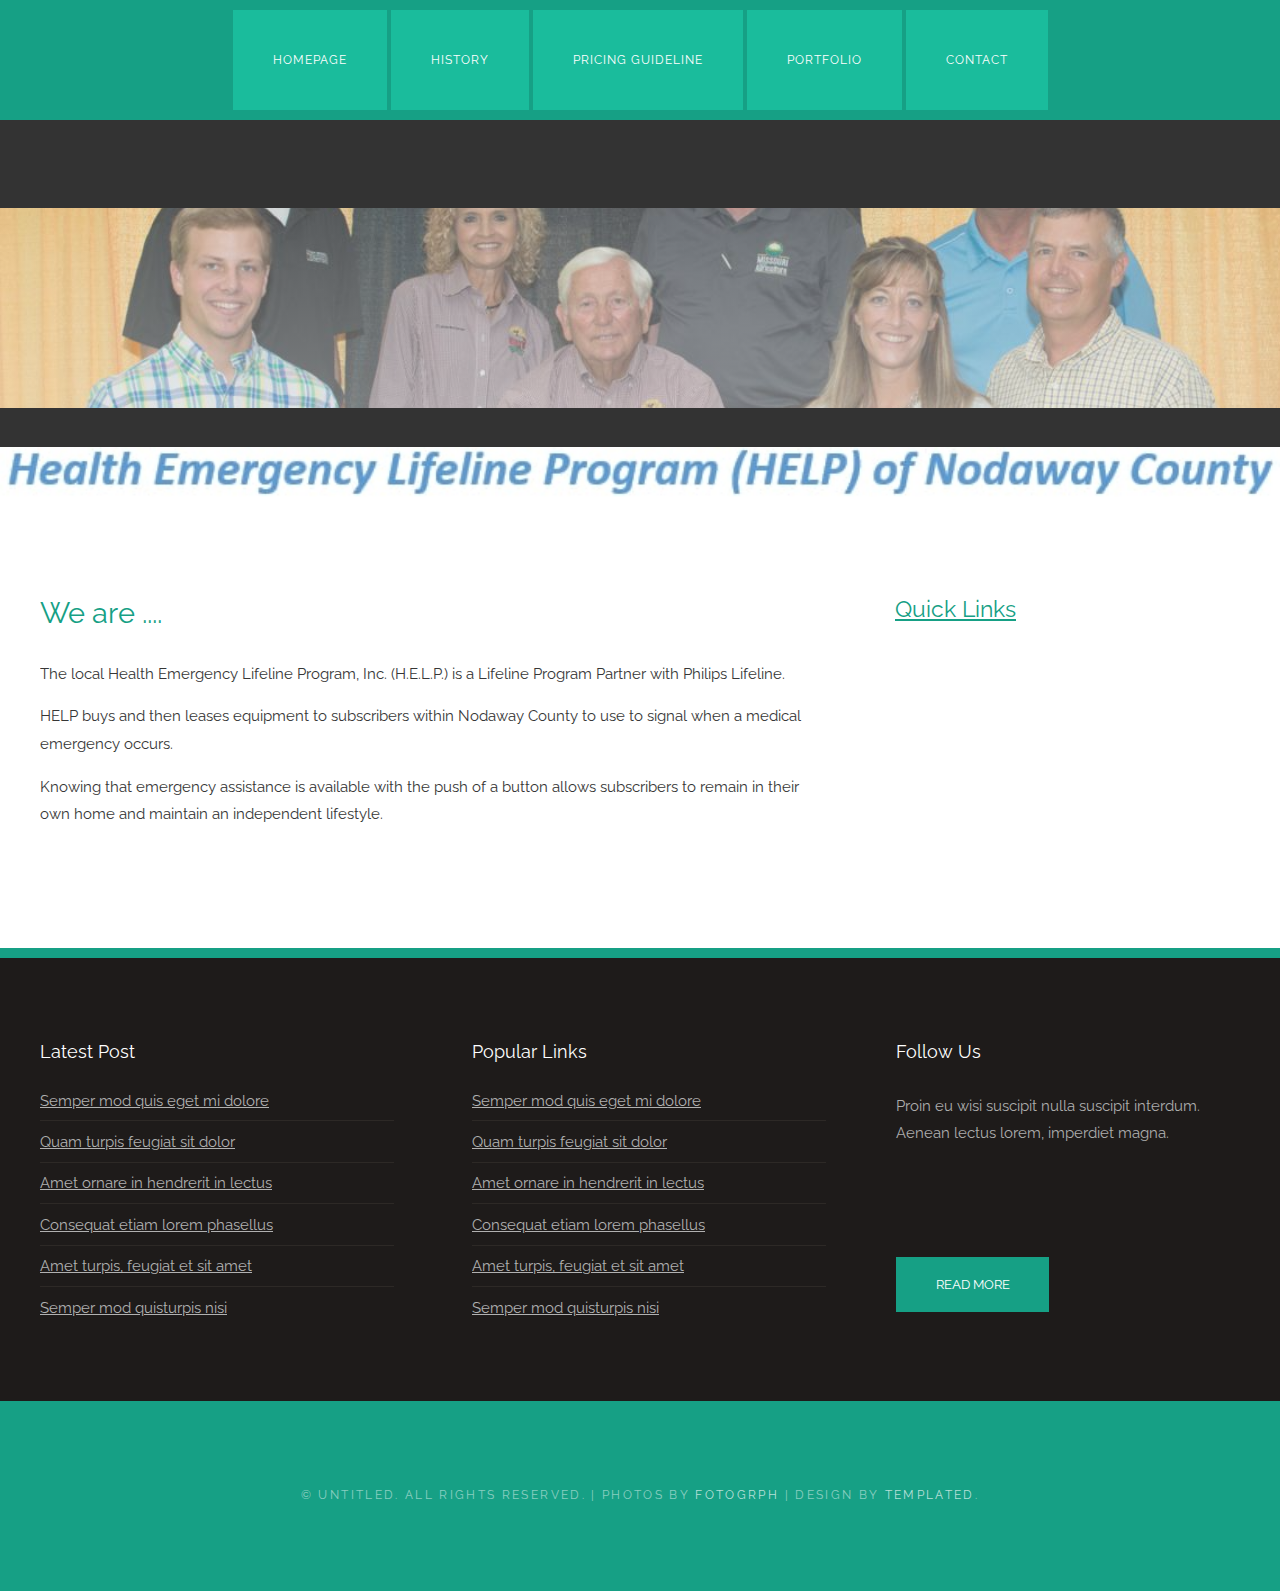
==== index.html @ 96aed28a "added files" ====
<!DOCTYPE html>
<head>
<meta http-equiv="Content-Type" content="text/html; charset=utf-8" />
<title>GrassyGreen</title>
<meta name="keywords" content="" />
<meta name="description" content="" />
<link href="http://fonts.googleapis.com/css?family=Raleway:400,200,500,600,700,800,300" rel="stylesheet" />
<link href="default.css" rel="stylesheet" type="text/css" media="all" />
<link href="fonts.css" rel="stylesheet" type="text/css" media="all" />
<!--[if IE 6]>
<link href="default_ie6.css" rel="stylesheet" type="text/css" />
<![endif]-->
</head>
<!-- <body style="font-weight:700;background-image:linear-gradient(rgba(224, 224, 224,0.20), rgba(255,255,255,0.80)),url('HELP.jpg');background-repeat:no-repeat; background-size:cover; background-attachment: fixed;"> -->
<body>
	<div id="wrapper">
	<div id="menu-wrapper">
		<div id="menu" class="container">
			<ul>
				<li class="current_page_item"><a href="index.html">Homepage</a></li>
				<li class="current_page_item"><a href="about.html">History</a></li>
				<li class="current_page_item"><a href="pguideline.html">Pricing Guideline</a></li>
				<li class="current_page_item"><a href="#">Portfolio</a></li>
				<li class="current_page_item"><a href="#">Contact</a></li>
			</ul>
		</div>
		<!-- end #menu --> 
	<div id="header-wrapper">
		<div id="background" class="container2">
			<div>
				<p>
				</p>
				<!-- <h1><p><a href ="https://www.google.com/search?q=NODAWAY%20COUNTY%20LIFELINE&rlz=1C1GCEB_
					enUS863US863&oq=no&aqs=chrome.0.69i59j69i57j35i39j0l2j69i61j69i60l2.548j0j7&sourceid=
					chrome&ie=UTF-8&sxsrf=ACYBGNSzoTWv4NHHyHNECEtrZFILIU2hpQ:1575367466239&npsic=0&rflfq=1&r
					lha=0&rllag=40344759,-94870962,1040&tbm=lcl&rldimm=8446928748167476600&ved=2ahUKEwjQ1NyR
					nZnmAhUESK0KHbqnBrMQvS4wAHoECAsQCA&rldoc=1&tbs=lrf:!3sIAE,lf:1,lf_ui:2&rlst=f#rldoc=1">
					Health Emergency Lifeline Program</a></p></h1> -->
			</div>
		</div>
	</div>
	</div>
	<div id="banner"></div>
	<div id="page" class="container">
		<div id="content">
			<div class="title">
				<h2>We are ....</h2>
			</div class="title">
			<p >The local Health Emergency Lifeline Program, Inc. (H.E.L.P.) is a Lifeline Program Partner with
				 Philips Lifeline. </p>
			<p>	  
				HELP buys and then leases equipment to subscribers within Nodaway County to use to signal when a 
				medical emergency occurs.  </p>
			<p>
				Knowing that emergency assistance is available with the push of a button allows subscribers to remain in their own home and maintain an independent lifestyle. </p>
			</p>	  
			<br>
			<P></P>
		</div>
		<div id="sidebar">
			<div class="box2">
				<div class="title">
					<h2><u>Quick Links</u></h2>
				</div>
				<!-- <ul class="style2">
					<li><a href="#">Amet turpis, feugiat et sit amet</a></li>
					<li><a href="#">Ornare in hendrerit in lectus</a></li>
					<li><a href="#">Semper mod quis eget mi dolore</a></li>
					<li><a href="#">Quam turpis feugiat sit dolor</a></li>
					<li><a href="#">Amet ornare in hendrerit in lectus</a></li>
					<li><a href="#">Quam turpis feugiat sit dolor</a></li>
					<li><a href="#">Consequat etiam lorem phasellus</a></li>
				</ul> -->
			</div>
		</div>
	</div>
</div>
	

<div id="footer-wrapper">
	<div id="footer" class="container">
		<div id="box1">
			<div class="title">
				<h2>Latest Post</h2>
			</div>
			<ul class="style1">
				<li><a href="#">Semper mod quis eget mi dolore</a></li>
				<li><a href="#">Quam turpis feugiat sit dolor</a></li>
				<li><a href="#">Amet ornare in hendrerit in lectus</a></li>
				<li><a href="#">Consequat etiam lorem phasellus</a></li>
				<li><a href="#">Amet turpis, feugiat et sit amet</a></li>
				<li><a href="#">Semper mod quisturpis nisi</a></li>
			</ul>
		</div>
		<div id="box2">
			<div class="title">
				<h2>Popular Links</h2>
			</div>
			<ul class="style1">
				<li><a href="#">Semper mod quis eget mi dolore</a></li>
				<li><a href="#">Quam turpis feugiat sit dolor</a></li>
				<li><a href="#">Amet ornare in hendrerit in lectus</a></li>
				<li><a href="#">Consequat etiam lorem phasellus</a></li>
				<li><a href="#">Amet turpis, feugiat et sit amet</a></li>
				<li><a href="#">Semper mod quisturpis nisi</a></li>
			</ul>
		</div>
		<div id="box3">
			<div class="title">
				<h2>Follow Us</h2>
			</div>
			<p>Proin eu wisi suscipit nulla suscipit interdum. Aenean lectus lorem, imperdiet magna.</p>
			<ul class="contact">
				<li><a href="#" class="icon icon-twitter"><span>Twitter</span></a></li>
				<li><a href="#" class="icon icon-facebook"><span>Facebook</span></a></li>
				<li><a href="#" class="icon icon-dribbble"><span>Dribbble</span></a></li>
				<li><a href="#" class="icon icon-tumblr"><span>Tumblr</span></a></li>
				<li><a href="#" class="icon icon-rss"><span>Pinterest</span></a></li>
			</ul>
				<a href="#" class="button">Read More</a> </div>
		</div>
	</div>
</div>
<div id="copyright" class="container">
	<p>&copy; Untitled. All rights reserved. | Photos by <a href="http://fotogrph.com/">Fotogrph</a> | Design by <a href="http://templated.co" rel="nofollow">TEMPLATED</a>.</p>
</div>
</body>
</html>
---- default.css ----
html, body {
	height: 100%;
}

body {
	margin: 0px;
	padding: 0px;
	background: #16a085;
	font-family: 'Raleway', sans-serif;
	font-size: 11pt;
	font-weight: 400;
	color: #363636;
}


h1, h2, h3 {
	margin: 0;
	padding: 0;
}

p, ol, ul {
	margin-top: 0px;
}

p {
	line-height: 190%;
}

a:hover {
	text-decoration: none;
}

a img {
	border: none;
}

	.image
	{
		display: inline-block;
	}
	
		.image img
		{
			display: block;
			width: 100%;
		}

	.image-full
	{
		display: block;
		width: 100%;
		margin: 0 0 2em 0;
	}
	
	.image-left
	{
		float: left;
		margin: 0 2em 2em 0;
	}
	
	.image-centered
	{
		display: block;
		margin: 0 0 2em 0;
	}

		.image-centered img
		{
			margin: 0 auto;
			width: auto;
		}

hr {
	display: none;
}


/*********************************************************************************/
/* List Styles                                                                   */
/*********************************************************************************/

#background
{
  background-image:linear-gradient(rgba(150, 150, 150,0.20), rgba(255,255,255,0.80)),url('back.jpg');
  background-repeat:no-repeat;
   background-size:cover;
    background-attachment: fixed;
}
	ul.style1
	{
		margin: 0;
		padding: 0;
		list-style: none;
	}
	
	ul.style1 li
	{
		border-top: solid 1px #E5E5E5;
		padding: 0.80em 0;
	}
	
	ul.style1 li:first-child
	{
		border-top: 0;
		padding-top: 0;
	}

	ul.style2
	{
		margin: 0;
		padding: 0;
		list-style: none;
	}
	
	ul.style2 li
	{
		border-top: solid 1px #E5E5E5;
		padding: 0.80em 0;
	}
	
	ul.style2 li:first-child
	{
		border-top: 0;
		padding-top: 0;
	}

/*********************************************************************************/
/* Social Icon Styles                                                            */
/*********************************************************************************/

	ul.contact
	{
		margin: 0;
		padding: 1.5em 0em 2.5em 0em;
		list-style: none;
	}
	
	ul.contact li
	{
		display: inline-block;
		padding: 0em 0.30em;
		font-size: 1em;
	}
	
	ul.contact li span
	{
		display: none;
		margin: 0;
		padding: 0;
	}
	
	ul.contact li a
	{
		color: #FFF;
	}
	
	ul.contact li a:before
	{
		display: inline-block;
		background: #3f3f3f;
		width: 40px;
		height: 40px;
		line-height: 40px;
		text-align: center;
		color: #FFFFFF;
	}
	
	ul.contact li a.icon-twitter:before { background: #2DAAE4; }
	ul.contact li a.icon-facebook:before { background: #39599F; }
	ul.contact li a.icon-dribbble:before { background: #C4376B;	}
	ul.contact li a.icon-tumblr:before { background: #31516A; }
	ul.contact li a.icon-rss:before { background: #F2600B; }


/*********************************************************************************/
/* Heading Titles                                                                */
/*********************************************************************************/

	.title
	{
		margin-bottom: 2em;
		/* text-transform: uppercase; */
	}

	.title h2
	{
		font-weight: 400;
		font-size: 2em;
		color: #16a085;
	}
	
	.title .byline
	{
		letter-spacing: 0.15em;
		text-transform: uppercase;
		font-weight: 400;
		font-size: 0.90em;
		color: #6F6F6F;
	}

/** WRAPPER */

#wrapper {
	background: #FFFFFF url(images/bg01.png) repeat;
}

#footer-wrapper
{
	background: #0F0F0F;
}

.container {
	width: 1200px;
	margin: 10px auto; 
	
}

.container2 {
	width: 1400px;
	height: 200px;
	/* margin: 10px auto; */
	margin-top: 0px; 
	margin-bottom: 10px;
	 margin-right: 10px; 
	margin-left: 0px
}

.clearfix {
	clear: both;
}


/*********************************************************************************/
/* Wrappers                                                                      */
/*********************************************************************************/

#header-wrapper
{
	overflow: hidden;
	background: url('HELP.jpg') repeat;
	background-size: 200%;
	padding: 6em 0em 2em 0em;
	background: #333333;
}


/*********************************************************************************/
/* Header                                                                        */
/*********************************************************************************/

	#header 
	{
		position: relative;
		/* overflow: hidden; */
		text-align: center;
	}

/*********************************************************************************/
/* Logo                                                                          */
/*********************************************************************************/

	#logo 
	{
		width: 500px;
		height: 100px;
		margin: 0 auto;
		padding: 2em 0em;
		text-transform: uppercase;
	}
	
	#logo h1
	{
		letter-spacing: 0.10em;
		font-size: 3em;
	}
	
	#logo p 
	{
		letter-spacing: 0.10em;
		color: #FFF;
	}
	
	#logo a 
	{
		text-decoration: none;
		color: #FFF;
	}

/*********************************************************************************/
/* Banner                                                                        */
/*********************************************************************************/

	#banner 
	{
		overflow: hidden;
		height: 50px;
		background: url(images/help.jpg) no-repeat center;
		background-size: cover;
	}
	
	#banner .image
	{
	}
	

/** MENU */

#menu-wrapper
{
	background: #16a085;
}

#menu {
	overflow: hidden;
	height: 100px;
}

#menu ul {
	margin: 0;
	padding: 0px 0px 0px 0px;
	list-style: none;
	line-height: normal;
	text-align: center;
}

#menu li {
	display: inline-block;
}

#menu a {
	display: block;
	letter-spacing: 1px;
	padding: 0px 40px;
	text-decoration: none;
	text-align: center;
	text-transform: uppercase;
	font-size: 0.80em;
	line-height: 100px;
	border: none;
	color: #FFF;
}

#menu a:hover, #menu .current_page_item a {
	text-decoration: none;
}

#menu .current_page_item a {
	background: #1abc9c;
}

/** PAGE */

#page
{
	position: relative;
	overflow: hidden;
	padding: 6em 0em 5em 0em;
}

/** CONTENT */

#content
{
	float: left;
	width: 790px;
}

/*********************************************************************************/
/* Sidebar                                                                       */
/*********************************************************************************/

	#sidebar
	{
		float: right;
		width: 345px;
	}
	
	#sidebar .title h2
	{
		font-size: 1.6em;
	}
	
	#sidebar .box1
	{
		margin-bottom: 3em;
	}


/*********************************************************************************/
/* Copyright                                                                     */
/*********************************************************************************/

	#copyright
	{
		overflow: hidden;
		padding: 5em 0em;
		text-align: center;
	}
	
	#copyright p
	{
		letter-spacing: 0.20em;
		text-align: center;
		text-transform: uppercase;
		font-size: 0.80em;
		color: rgba(255,255,255,.5);
	}
	
	#copyright a
	{
		text-decoration: none;
		color: rgba(255,255,255,.7);
	}

/*********************************************************************************/
/* Welcome                                                                       */
/*********************************************************************************/

	#welcome
	{
		overflow: hidden;
		padding: 5em 0em;
		border-bottom: 1px solid #E5E5E5;
		text-align: center;
	}
	
	#welcome h2
	{
		letter-spacing: 0.20em;
		text-transform: uppercase;
		font-size: 2.6em;
	}
	
	#welcome p
	{
		font-size: 1.3em;
	}

	#welcome .byline
	{
		display: block;
		padding: 0em 0em 1.5em 0em;
		letter-spacing: 0.15em;
		text-transform: uppercase;
		font-weight: 400;
		font-size: 1.2em;
		color: #6F6F6F;
	}

/*********************************************************************************/
/* Portfolio                                                                     */
/*********************************************************************************/

	#portfolio-wrapper
	{
		background: rgba(0,0,0,.04);
		padding: 6em 0em;
		color: rgba(255,255,255,.7);
	}
	
	#portfolio
	{
		overflow: hidden;
	}
	
	#portfolio .title h2
	{
		font-size: 1.2em;
		color: #FFF;
	}

	#portfolio .byline
	{
		font-size: 1em;
		color: #EEA7C1;
	}
	
	#column1,
	#column2,
	#column3,
	#column4
	{
		width: 282px;
	}
	
	#column1,
	#column2
	{
		float: left;
		margin-right: 24px;
	}
	
	#column3
	{
		float: left;
	}
	
	#column4
	{
		float: right;
	}
	
/*********************************************************************************/
/* Button Style                                                                  */
/*********************************************************************************/

	.button
	{
		display: inline-block;
		margin-top: 1.5em;
		padding: 1.50em 3em 1.50em 3em;
		background: #16a085;
		text-decoration: none;
		text-transform: uppercase;
		font-weight: 400;
		font-size: 0.90em;
		color: #FFF;
	}
	
		.button:before
		{
			display: inline-block;
			width: 40px;
			height: 40px;
			line-height: 40px;
			border-radius: 20px;
			text-align: center;
			color: #FFF;
		}

/*********************************************************************************/
/* Footer                                                                        */
/*********************************************************************************/
	
	#footer-wrapper
	{
		overflow: hidden;
		padding: 5em 0em;
		background: #1E1B1A;
	}

	#footer
	{
		color: #ADADAD;
	}
	
	#footer .title h2
	{
		font-weight: 400;
		font-size: 1.2em;
		color: #FFF;
	}

	#footer .title
	{
		border-color: #2D2926 !important;
	}
	
	#footer .style1 li
	{
		border-color: #2D2926 !important;
	}
	
	#footer .style1 a
	{
		font-size:1em;
		color: #B1B1B1;
	}
	
	#box1
	{
		float: left;
		width: 354px;
		margin-right: 24px;
		padding-right: 30px;
	}
	
	#box2
	{
		float: left;
		width: 354px;
		margin-left: 24px;
		padding-right: 30px;
	}
	
	#box3
	{
		float: right;
		width: 344px;
		padding-left: 40px;
	}


	

	 h1{
		text-align: center;
		font-weight:700; 
		color:rgba(27, 84,78)
		
	  }
	  .abc
	  {
	  display: flex;
	  width:90%;
	   margin:auto;
	  }
	  .abcd
	  {
		
		flex:1;
		flex:row;
		border: 4px solid palevioletred ;
		margin-right: 15px;
		background-color:rgba(184,191,107,0.5);
		border-radius: 25px;
		width:90%;
		margin:auto;
	  }
	  h3{
		color: indigo;
		text-align: center;
		font-weight:700
	  }
	  .text{
		font-weight:700; 
		
	  }
	  .abcde
	  {
	   flex:1;
	  border: 4px solid palevioletred  ; 
	  margin-right: 15px;
	  background-color:rgba(184,191,107,0.5);
	  border-radius: 25px;
	  width:90%;
	  margin:auto;
	  }
	  .fot
	  {
	  flex:1;
	  border: 4px solid palevioletred  ;
	  margin-right: 15px;
	  background-color:rgba(184,191,107,0.5)
	  }
	  #background
	  {
		position: relative;
		overflow: hidden;
		text-align: center;
		background-image:linear-gradient(rgba(150, 150, 150,0.20), rgba(255,255,255,0.80)),url('HELP.jpg');
		background-repeat:repeat;
		 background-size: fill;
		  background-attachment: fixed;
	  }
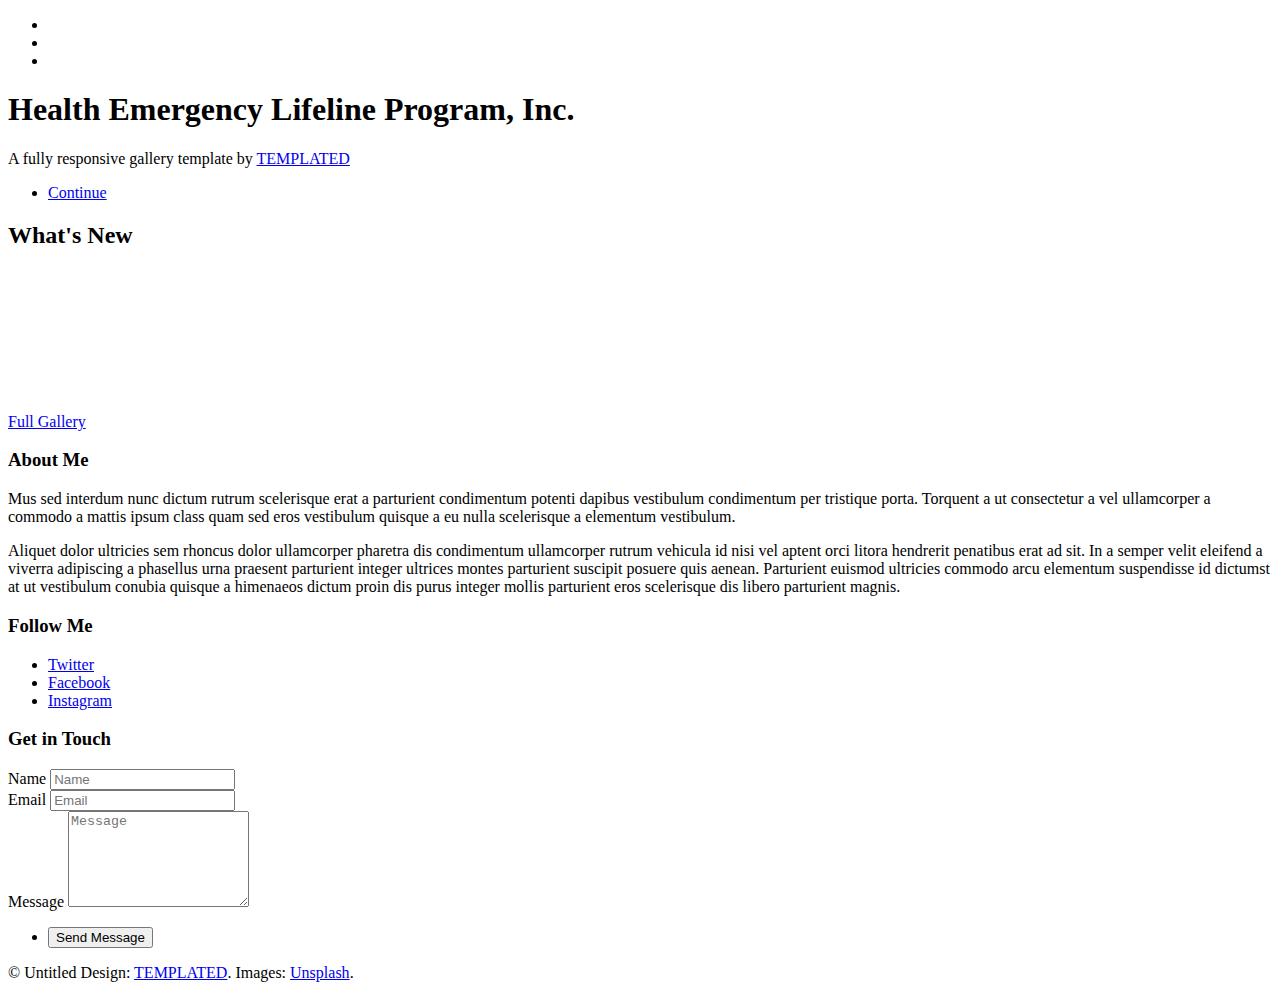
==== commit f69f284e: "added few files" ====
--- a/index.html
+++ b/index.html
@@ -1,128 +1,137 @@
-<!DOCTYPE html>
-<head>
-<meta http-equiv="Content-Type" content="text/html; charset=utf-8" />
-<title>GrassyGreen</title>
-<meta name="keywords" content="" />
-<meta name="description" content="" />
-<link href="http://fonts.googleapis.com/css?family=Raleway:400,200,500,600,700,800,300" rel="stylesheet" />
-<link href="default.css" rel="stylesheet" type="text/css" media="all" />
-<link href="fonts.css" rel="stylesheet" type="text/css" media="all" />
-<!--[if IE 6]>
-<link href="default_ie6.css" rel="stylesheet" type="text/css" />
-<![endif]-->
-</head>
-<!-- <body style="font-weight:700;background-image:linear-gradient(rgba(224, 224, 224,0.20), rgba(255,255,255,0.80)),url('HELP.jpg');background-repeat:no-repeat; background-size:cover; background-attachment: fixed;"> -->
-<body>
-	<div id="wrapper">
-	<div id="menu-wrapper">
-		<div id="menu" class="container">
-			<ul>
-				<li class="current_page_item"><a href="index.html">Homepage</a></li>
-				<li class="current_page_item"><a href="about.html">History</a></li>
-				<li class="current_page_item"><a href="pguideline.html">Pricing Guideline</a></li>
-				<li class="current_page_item"><a href="#">Portfolio</a></li>
-				<li class="current_page_item"><a href="#">Contact</a></li>
-			</ul>
-		</div>
-		<!-- end #menu --> 
-	<div id="header-wrapper">
-		<div id="background" class="container2">
-			<div>
-				<p>
-				</p>
-				<!-- <h1><p><a href ="https://www.google.com/search?q=NODAWAY%20COUNTY%20LIFELINE&rlz=1C1GCEB_
-					enUS863US863&oq=no&aqs=chrome.0.69i59j69i57j35i39j0l2j69i61j69i60l2.548j0j7&sourceid=
-					chrome&ie=UTF-8&sxsrf=ACYBGNSzoTWv4NHHyHNECEtrZFILIU2hpQ:1575367466239&npsic=0&rflfq=1&r
-					lha=0&rllag=40344759,-94870962,1040&tbm=lcl&rldimm=8446928748167476600&ved=2ahUKEwjQ1NyR
-					nZnmAhUESK0KHbqnBrMQvS4wAHoECAsQCA&rldoc=1&tbs=lrf:!3sIAE,lf:1,lf_ui:2&rlst=f#rldoc=1">
-					Health Emergency Lifeline Program</a></p></h1> -->
-			</div>
-		</div>
-	</div>
-	</div>
-	<div id="banner"></div>
-	<div id="page" class="container">
-		<div id="content">
-			<div class="title">
-				<h2>We are ....</h2>
-			</div class="title">
-			<p >The local Health Emergency Lifeline Program, Inc. (H.E.L.P.) is a Lifeline Program Partner with
-				 Philips Lifeline. </p>
-			<p>	  
-				HELP buys and then leases equipment to subscribers within Nodaway County to use to signal when a 
-				medical emergency occurs.  </p>
-			<p>
-				Knowing that emergency assistance is available with the push of a button allows subscribers to remain in their own home and maintain an independent lifestyle. </p>
-			</p>	  
-			<br>
-			<P></P>
-		</div>
-		<div id="sidebar">
-			<div class="box2">
-				<div class="title">
-					<h2><u>Quick Links</u></h2>
-				</div>
-				<!-- <ul class="style2">
-					<li><a href="#">Amet turpis, feugiat et sit amet</a></li>
-					<li><a href="#">Ornare in hendrerit in lectus</a></li>
-					<li><a href="#">Semper mod quis eget mi dolore</a></li>
-					<li><a href="#">Quam turpis feugiat sit dolor</a></li>
-					<li><a href="#">Amet ornare in hendrerit in lectus</a></li>
-					<li><a href="#">Quam turpis feugiat sit dolor</a></li>
-					<li><a href="#">Consequat etiam lorem phasellus</a></li>
-				</ul> -->
-			</div>
-		</div>
-	</div>
-</div>
-	
-
-<div id="footer-wrapper">
-	<div id="footer" class="container">
-		<div id="box1">
-			<div class="title">
-				<h2>Latest Post</h2>
-			</div>
-			<ul class="style1">
-				<li><a href="#">Semper mod quis eget mi dolore</a></li>
-				<li><a href="#">Quam turpis feugiat sit dolor</a></li>
-				<li><a href="#">Amet ornare in hendrerit in lectus</a></li>
-				<li><a href="#">Consequat etiam lorem phasellus</a></li>
-				<li><a href="#">Amet turpis, feugiat et sit amet</a></li>
-				<li><a href="#">Semper mod quisturpis nisi</a></li>
-			</ul>
-		</div>
-		<div id="box2">
-			<div class="title">
-				<h2>Popular Links</h2>
-			</div>
-			<ul class="style1">
-				<li><a href="#">Semper mod quis eget mi dolore</a></li>
-				<li><a href="#">Quam turpis feugiat sit dolor</a></li>
-				<li><a href="#">Amet ornare in hendrerit in lectus</a></li>
-				<li><a href="#">Consequat etiam lorem phasellus</a></li>
-				<li><a href="#">Amet turpis, feugiat et sit amet</a></li>
-				<li><a href="#">Semper mod quisturpis nisi</a></li>
-			</ul>
-		</div>
-		<div id="box3">
-			<div class="title">
-				<h2>Follow Us</h2>
-			</div>
-			<p>Proin eu wisi suscipit nulla suscipit interdum. Aenean lectus lorem, imperdiet magna.</p>
-			<ul class="contact">
-				<li><a href="#" class="icon icon-twitter"><span>Twitter</span></a></li>
-				<li><a href="#" class="icon icon-facebook"><span>Facebook</span></a></li>
-				<li><a href="#" class="icon icon-dribbble"><span>Dribbble</span></a></li>
-				<li><a href="#" class="icon icon-tumblr"><span>Tumblr</span></a></li>
-				<li><a href="#" class="icon icon-rss"><span>Pinterest</span></a></li>
-			</ul>
-				<a href="#" class="button">Read More</a> </div>
-		</div>
-	</div>
-</div>
-<div id="copyright" class="container">
-	<p>&copy; Untitled. All rights reserved. | Photos by <a href="http://fotogrph.com/">Fotogrph</a> | Design by <a href="http://templated.co" rel="nofollow">TEMPLATED</a>.</p>
-</div>
-</body>
-</html>
+<!DOCTYPE HTML>
+<!--
+	Snapshot by TEMPLATED
+	templated.co @templatedco
+	Released for free under the Creative Commons Attribution 3.0 license (templated.co/license)
+-->
+<html>
+	<head>
+		<title></title>
+		<meta charset="utf-8" />
+		<meta name="viewport" content="width=device-width, initial-scale=1" />
+		<link rel="stylesheet" href="assets/css/main.css" />
+	</head>
+	<body>
+		<div class="page-wrap">
+
+			<!-- Nav -->
+				<nav id="nav">
+					<ul>
+						<li><a href="index.html" class="active"><span class="icon fa-home"></span></a></li>
+						<li><a href="gallery.html"><span class="icon fa-camera-retro"></span></a></li>
+						<li><a href="generic.html"><span class="icon fa-file-text-o"></span></a></li>
+					</ul>
+				</nav>
+
+			<!-- Main -->
+				<section id="main">
+
+					<!-- Banner -->
+						<section id="banner">
+							<div class="inner">
+								<h1>Health Emergency Lifeline Program, Inc.</h1>
+								<p>A fully responsive gallery template by <a href="https://templated.co">TEMPLATED</a></p>
+								<ul class="actions">
+									<li><a href="#galleries" class="button alt scrolly big">Continue</a></li>
+								</ul>
+							</div>
+						</section>
+
+					<!-- Gallery -->
+						<section id="galleries">
+
+							<!-- Photo Galleries -->
+								<div class="gallery">
+									<header class="special">
+										<h2>What's New</h2>
+									</header>
+									<div class="content">
+										<div class="media">
+											<a href="images/fulls/01.jpg"><img src="images/thumbs/01.jpg" alt="" title="This right here is a caption." /></a>
+										</div>
+										<div class="media">
+											<a href="images/fulls/05.jpg"><img src="images/thumbs/05.jpg" alt="" title="This right here is a caption." /></a>
+										</div>
+										<div class="media">
+											<a href="images/fulls/09.jpg"><img src="images/thumbs/09.jpg" alt="" title="This right here is a caption." /></a>
+										</div>
+										<div class="media">
+											<a href="images/fulls/02.jpg"><img src="images/thumbs/02.jpg" alt="" title="This right here is a caption." /></a>
+										</div>
+										<div class="media">
+											<a href="images/fulls/06.jpg"><img src="images/thumbs/06.jpg" alt="" title="This right here is a caption." /></a>
+										</div>
+										<div class="media">
+											<a href="images/fulls/10.jpg"><img src="images/thumbs/10.jpg" alt="" title="This right here is a caption." /></a>
+										</div>
+										<div class="media">
+											<a href="images/fulls/03.jpg"><img src="images/thumbs/03.jpg" alt="" title="This right here is a caption." /></a>
+										</div>
+										<div class="media">
+											<a href="images/fulls/07.jpg"><img src="images/thumbs/07.jpg" alt="" title="This right here is a caption." /></a>
+										</div>
+									</div>
+									<footer>
+										<a href="gallery.html" class="button big">Full Gallery</a>
+									</footer>
+								</div>
+						</section>
+
+					<!-- Contact -->
+						<section id="contact">
+							<!-- Social -->
+								<div class="social column">
+									<h3>About Me</h3>
+									<p>Mus sed interdum nunc dictum rutrum scelerisque erat a parturient condimentum potenti dapibus vestibulum condimentum per tristique porta. Torquent a ut consectetur a vel ullamcorper a commodo a mattis ipsum class quam sed eros vestibulum quisque a eu nulla scelerisque a elementum vestibulum.</p>
+									<p>Aliquet dolor ultricies sem rhoncus dolor ullamcorper pharetra dis condimentum ullamcorper rutrum vehicula id nisi vel aptent orci litora hendrerit penatibus erat ad sit. In a semper velit eleifend a viverra adipiscing a phasellus urna praesent parturient integer ultrices montes parturient suscipit posuere quis aenean. Parturient euismod ultricies commodo arcu elementum suspendisse id dictumst at ut vestibulum conubia quisque a himenaeos dictum proin dis purus integer mollis parturient eros scelerisque dis libero parturient magnis.</p>
+									<h3>Follow Me</h3>
+									<ul class="icons">
+										<li><a href="#" class="icon fa-twitter"><span class="label">Twitter</span></a></li>
+										<li><a href="#" class="icon fa-facebook"><span class="label">Facebook</span></a></li>
+										<li><a href="#" class="icon fa-instagram"><span class="label">Instagram</span></a></li>
+									</ul>
+								</div>
+
+							<!-- Form -->
+								<div class="column">
+									<h3>Get in Touch</h3>
+									<form action="#" method="post">
+										<div class="field half first">
+											<label for="name">Name</label>
+											<input name="name" id="name" type="text" placeholder="Name">
+										</div>
+										<div class="field half">
+											<label for="email">Email</label>
+											<input name="email" id="email" type="email" placeholder="Email">
+										</div>
+										<div class="field">
+											<label for="message">Message</label>
+											<textarea name="message" id="message" rows="6" placeholder="Message"></textarea>
+										</div>
+										<ul class="actions">
+											<li><input value="Send Message" class="button" type="submit"></li>
+										</ul>
+									</form>
+								</div>
+
+						</section>
+
+					<!-- Footer -->
+						<footer id="footer">
+							<div class="copyright">
+								&copy; Untitled Design: <a href="https://templated.co/">TEMPLATED</a>. Images: <a href="https://unsplash.com/">Unsplash</a>.
+							</div>
+						</footer>
+				</section>
+		</div>
+
+		<!-- Scripts -->
+			<script src="assets/js/jquery.min.js"></script>
+			<script src="assets/js/jquery.poptrox.min.js"></script>
+			<script src="assets/js/jquery.scrolly.min.js"></script>
+			<script src="assets/js/skel.min.js"></script>
+			<script src="assets/js/util.js"></script>
+			<script src="assets/js/main.js"></script>
+
+	</body>
+</html>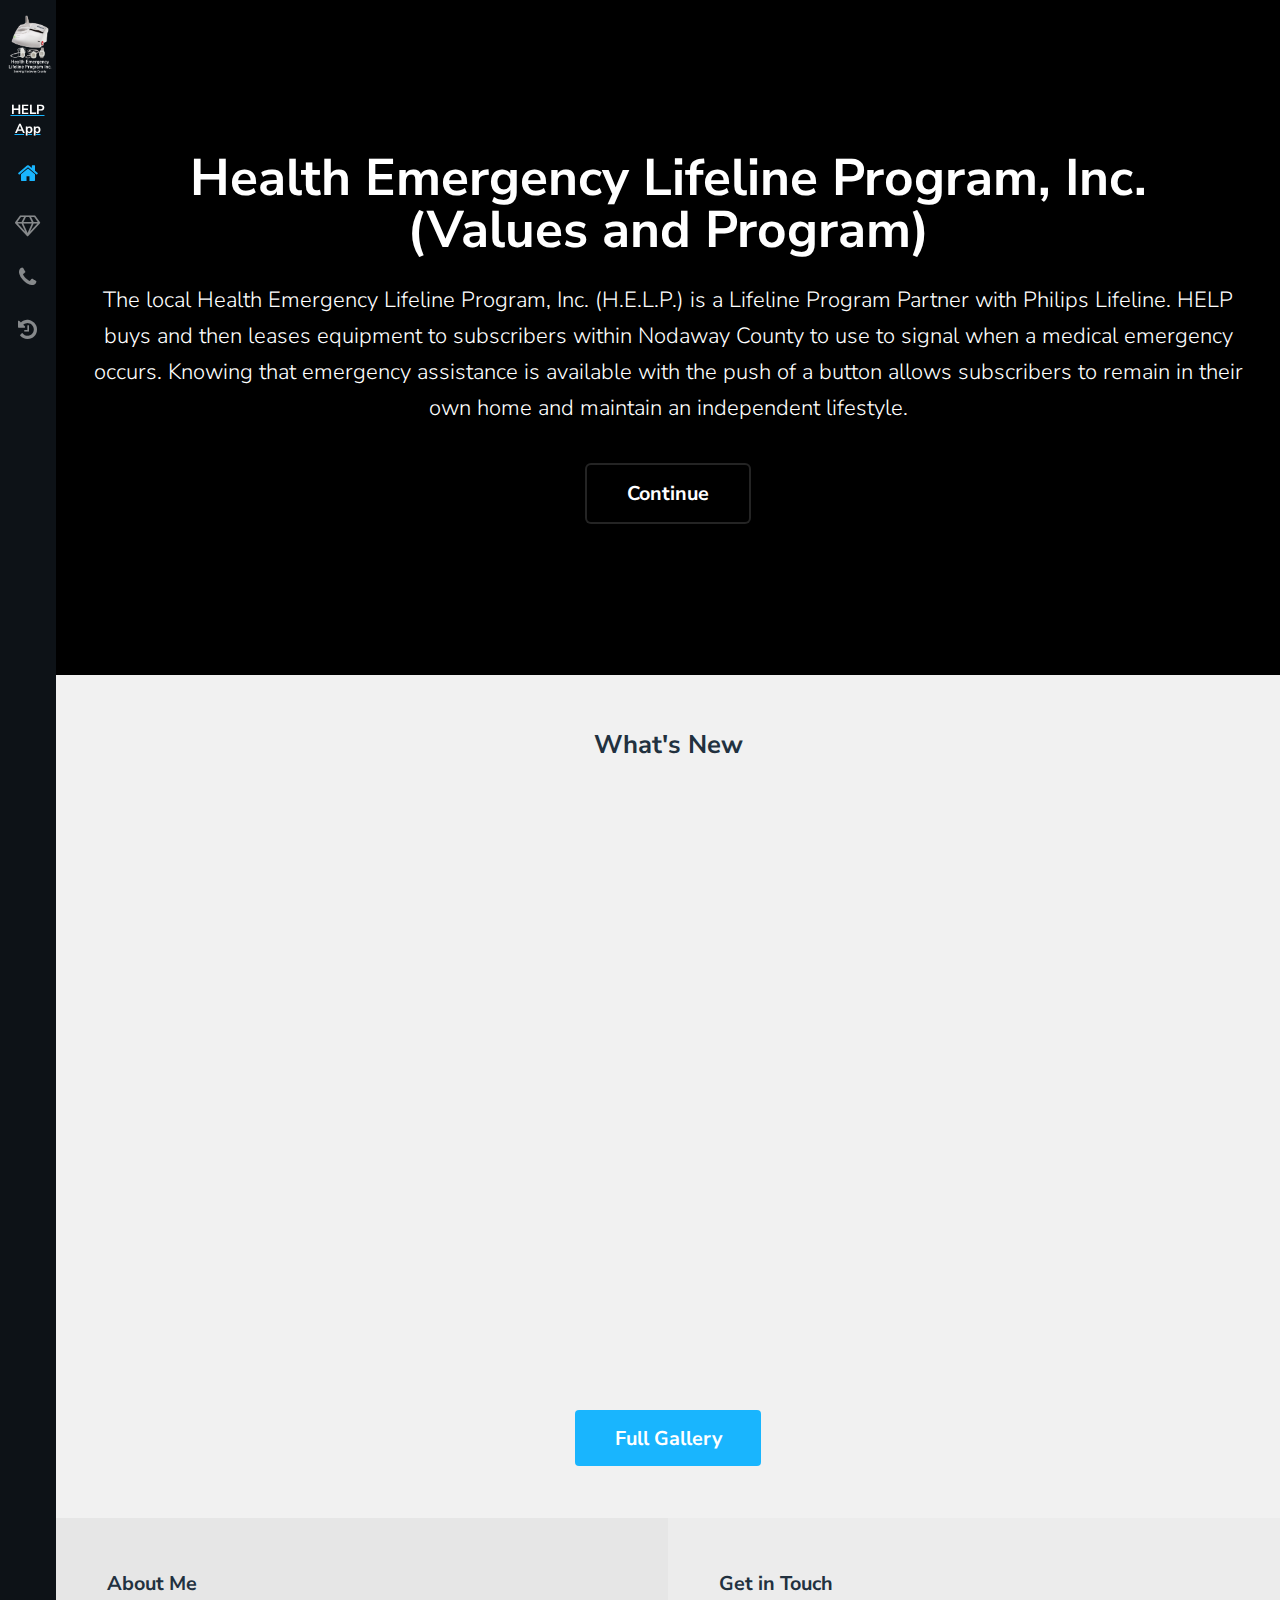
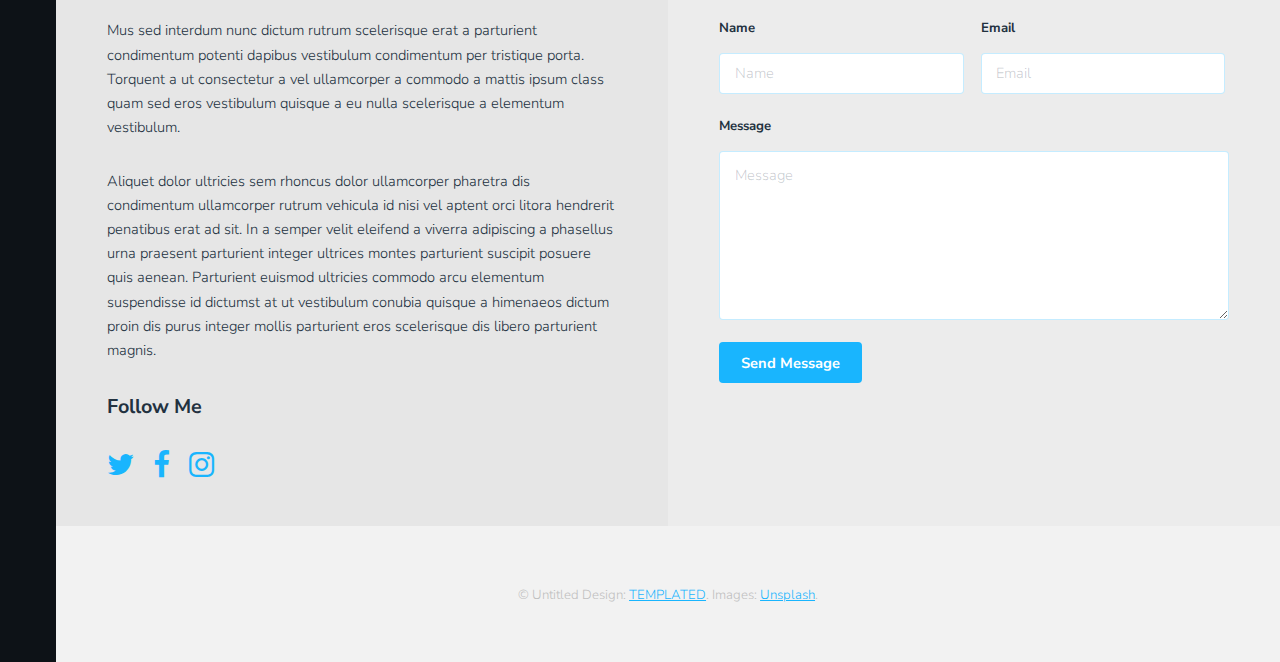
==== commit f3cf7192: "modified" ====
--- a/index.html
+++ b/index.html
@@ -6,7 +6,7 @@
 -->
 <html>
 	<head>
-		<title></title>
+		<title>HELP App</title>
 		<meta charset="utf-8" />
 		<meta name="viewport" content="width=device-width, initial-scale=1" />
 		<link rel="stylesheet" href="assets/css/main.css" />
@@ -17,9 +17,12 @@
 			<!-- Nav -->
 				<nav id="nav">
 					<ul>
+						<li><a href="index.html"><img src="logo.png" style="width:60px;height: 60px;"></li>
+						<li><h5><span style="color: white;">HELP App</span></h5></li>
 						<li><a href="index.html" class="active"><span class="icon fa-home"></span></a></li>
-						<li><a href="gallery.html"><span class="icon fa-camera-retro"></span></a></li>
-						<li><a href="generic.html"><span class="icon fa-file-text-o"></span></a></li>
+						<li><a href="pricing.html"><span class="icon fa-diamond"></span></a></li>
+						<li><a href="contact.html"><span class="icon fa-phone"></span></a></li>
+						<li><a href="history.html"><span class="icon fa-history"></span></a></li>
 					</ul>
 				</nav>
 
@@ -29,8 +32,9 @@
 					<!-- Banner -->
 						<section id="banner">
 							<div class="inner">
-								<h1>Health Emergency Lifeline Program, Inc.</h1>
-								<p>A fully responsive gallery template by <a href="https://templated.co">TEMPLATED</a></p>
+								<h1>Health Emergency Lifeline Program, Inc.<br>(Values and Program)</h1>
+								<p>The local Health Emergency Lifeline Program, Inc. (H.E.L.P.) is a Lifeline Program Partner with Philips Lifeline. HELP buys and then leases equipment to subscribers within Nodaway County to use to signal when a medical emergency occurs. Knowing that emergency assistance is available with the push of a button allows subscribers to remain in their own home and maintain an independent lifestyle.</p>
+								
 								<ul class="actions">
 									<li><a href="#galleries" class="button alt scrolly big">Continue</a></li>
 								</ul>
--- a/assets/css/main.css
+++ b/assets/css/main.css
@@ -0,0 +1,1614 @@
+@import url(font-awesome.min.css);
+@import url("https://fonts.googleapis.com/css?family=Nunito+Sans:300,400,600");
+
+/*
+	Snapshot by TEMPLATED
+	templated.co @templatedco
+	Released for free under the Creative Commons Attribution 3.0 license (templated.co/license)
+*/
+
+/* Reset */
+
+	html, body, div, span, applet, object, iframe, h1, h2, h3, h4, h5, h6, p, blockquote, pre, a, abbr, acronym, address, big, cite, code, del, dfn, em, img, ins, kbd, q, s, samp, small, strike, strong, sub, sup, tt, var, b, u, i, center, dl, dt, dd, ol, ul, li, fieldset, form, label, legend, table, caption, tbody, tfoot, thead, tr, th, td, article, aside, canvas, details, embed, figure, figcaption, footer, header, hgroup, menu, nav, output, ruby, section, summary, time, mark, audio, video {
+		margin: 0;
+		padding: 0;
+		border: 0;
+		font-size: 100%;
+		font: inherit;
+		vertical-align: baseline;
+	}
+
+	article, aside, details, figcaption, figure, footer, header, hgroup, menu, nav, section {
+		display: block;
+	}
+
+	body {
+		line-height: 1;
+	}
+
+	ol, ul {
+		list-style: none;
+	}
+
+	blockquote, q {
+		quotes: none;
+	}
+
+	blockquote:before, blockquote:after, q:before, q:after {
+		content: '';
+		content: none;
+	}
+
+	table {
+		border-collapse: collapse;
+		border-spacing: 0;
+	}
+
+	body {
+		-webkit-text-size-adjust: none;
+	}
+
+/* Box Model */
+
+	*, *:before, *:after {
+		-moz-box-sizing: border-box;
+		-webkit-box-sizing: border-box;
+		box-sizing: border-box;
+	}
+
+/* Basic */
+
+	@-ms-viewport {
+		width: device-width;
+	}
+
+	body {
+		-ms-overflow-style: scrollbar;
+	}
+
+	@media screen and (max-width: 480px) {
+
+		html, body {
+			min-width: 320px;
+		}
+
+	}
+
+	body {
+		background: #fff;
+	}
+
+		body.is-loading *, body.is-loading *:before, body.is-loading *:after {
+			-moz-animation: none !important;
+			-webkit-animation: none !important;
+			-ms-animation: none !important;
+			animation: none !important;
+			-moz-transition: none !important;
+			-webkit-transition: none !important;
+			-ms-transition: none !important;
+			transition: none !important;
+		}
+
+/* Type */
+
+	body {
+		background-color: #fff;
+		color: #22313F;
+	}
+
+	body, input, select, textarea {
+		font-family: "Nunito Sans", Arial, Helvetica, sans-serif;
+		font-size: 13pt;
+		font-weight: 300;
+		line-height: 1.65;
+	}
+
+		@media screen and (max-width: 1680px) {
+
+			body, input, select, textarea {
+				font-size: 11pt;
+			}
+
+		}
+
+		@media screen and (max-width: 1280px) {
+
+			body, input, select, textarea {
+				font-size: 11pt;
+			}
+
+		}
+
+		@media screen and (max-width: 980px) {
+
+			body, input, select, textarea {
+				font-size: 11pt;
+			}
+
+		}
+
+		@media screen and (max-width: 736px) {
+
+			body, input, select, textarea {
+				font-size: 12pt;
+			}
+
+		}
+
+		@media screen and (max-width: 480px) {
+
+			body, input, select, textarea {
+				font-size: 12pt;
+			}
+
+		}
+
+	a {
+		text-decoration: underline;
+		color: #19B5FE;
+	}
+
+		a:hover {
+			text-decoration: none;
+			color: #019be3;
+		}
+
+	strong, b {
+		font-weight: 700;
+	}
+
+	em, i {
+		font-style: italic;
+	}
+
+	p {
+		margin: 0 0 2em 0;
+	}
+
+	h1, h2, h3, h4, h5, h6 {
+		font-weight: 700;
+		line-height: 1.5;
+		margin: 0 0 1em 0;
+	}
+
+		h1 a, h2 a, h3 a, h4 a, h5 a, h6 a {
+			color: inherit;
+			text-decoration: none;
+		}
+
+	h1 {
+		font-size: 2em;
+	}
+
+		@media screen and (max-width: 480px) {
+
+			h1 {
+				font-size: 1.5em;
+			}
+
+		}
+
+	h2 {
+		font-size: 1.75em;
+	}
+
+		@media screen and (max-width: 480px) {
+
+			h2 {
+				font-size: 1.4em;
+			}
+
+		}
+
+	h3 {
+		font-size: 1.35em;
+	}
+
+	h4 {
+		font-size: 1.1em;
+	}
+
+	h5 {
+		font-size: 0.9em;
+	}
+
+	h6 {
+		font-size: 0.7em;
+	}
+
+	sub {
+		font-size: 0.8em;
+		position: relative;
+		top: 0.5em;
+	}
+
+	sup {
+		font-size: 0.8em;
+		position: relative;
+		top: -0.5em;
+	}
+
+	blockquote {
+		border-left: solid 4px;
+		font-style: italic;
+		margin: 0 0 2em 0;
+		padding: 0.5em 0 0.5em 2em;
+	}
+
+	code {
+		border-radius: 4px;
+		border: solid 1px;
+		font-family: "Courier New", monospace;
+		font-size: 0.9em;
+		margin: 0 0.25em;
+		padding: 0.25em 0.65em;
+	}
+
+	pre {
+		-webkit-overflow-scrolling: touch;
+		font-family: "Courier New", monospace;
+		font-size: 0.9em;
+		margin: 0 0 2em 0;
+	}
+
+		pre code {
+			display: block;
+			line-height: 1.75;
+			padding: 1em 1.5em;
+			overflow-x: auto;
+		}
+
+	hr {
+		border: 0;
+		border-bottom: solid 1px;
+		margin: 2em 0;
+	}
+
+		hr.major {
+			margin: 3em 0;
+		}
+
+	.align-left {
+		text-align: left;
+	}
+
+	.align-center {
+		text-align: center;
+	}
+
+	.align-right {
+		text-align: right;
+	}
+
+/* Box */
+
+	.box {
+		border-radius: 4px;
+		border: solid 1px rgba(144, 144, 144, 0.25);
+		margin-bottom: 2em;
+		padding: 1.5em;
+	}
+
+		.box > :last-child,
+		.box > :last-child > :last-child,
+		.box > :last-child > :last-child > :last-child {
+			margin-bottom: 0;
+		}
+
+		.box.alt {
+			border: 0;
+			border-radius: 0;
+			padding: 0;
+		}
+
+/* Button */
+
+	input[type="submit"],
+	input[type="reset"],
+	input[type="button"],
+	button,
+	.button {
+		-moz-appearance: none;
+		-webkit-appearance: none;
+		-ms-appearance: none;
+		appearance: none;
+		-moz-transition: background-color 0.2s ease-in-out, color 0.2s ease-in-out;
+		-webkit-transition: background-color 0.2s ease-in-out, color 0.2s ease-in-out;
+		-ms-transition: background-color 0.2s ease-in-out, color 0.2s ease-in-out;
+		transition: background-color 0.2s ease-in-out, color 0.2s ease-in-out;
+		background: #19B5FE;
+		color: #FFF;
+		border-radius: 4px;
+		border: 0;
+		cursor: pointer;
+		display: inline-block;
+		font-weight: 700;
+		height: 2.85em;
+		line-height: 2.95em;
+		padding: 0 1.5em;
+		text-align: center;
+		text-decoration: none;
+		white-space: nowrap;
+	}
+
+		input[type="submit"].active,
+		input[type="reset"].active,
+		input[type="button"].active,
+		button.active,
+		.button.active {
+			color: #FFF;
+			background: #22313F;
+		}
+
+			input[type="submit"].active:hover,
+			input[type="reset"].active:hover,
+			input[type="button"].active:hover,
+			button.active:hover,
+			.button.active:hover {
+				color: #FFF;
+				background: #22313F;
+			}
+
+		input[type="submit"]:hover,
+		input[type="reset"]:hover,
+		input[type="button"]:hover,
+		button:hover,
+		.button:hover {
+			color: #FFF;
+			background: #019be3;
+		}
+
+		input[type="submit"].alt,
+		input[type="reset"].alt,
+		input[type="button"].alt,
+		button.alt,
+		.button.alt {
+			background: none;
+			box-shadow: 0 0 0 2px rgba(144, 144, 144, 0.25);
+		}
+
+			input[type="submit"].alt:hover,
+			input[type="reset"].alt:hover,
+			input[type="button"].alt:hover,
+			button.alt:hover,
+			.button.alt:hover {
+				background: rgba(144, 144, 144, 0.075);
+				box-shadow: 0 0 0 2px rgba(144, 144, 144, 0.25);
+			}
+
+		input[type="submit"].icon,
+		input[type="reset"].icon,
+		input[type="button"].icon,
+		button.icon,
+		.button.icon {
+			padding-left: 1.35em;
+		}
+
+			input[type="submit"].icon:before,
+			input[type="reset"].icon:before,
+			input[type="button"].icon:before,
+			button.icon:before,
+			.button.icon:before {
+				margin-right: 0.5em;
+			}
+
+		input[type="submit"].fit,
+		input[type="reset"].fit,
+		input[type="button"].fit,
+		button.fit,
+		.button.fit {
+			display: block;
+			margin: 0 0 1em 0;
+			width: 100%;
+		}
+
+		input[type="submit"].small,
+		input[type="reset"].small,
+		input[type="button"].small,
+		button.small,
+		.button.small {
+			font-size: 0.8em;
+		}
+
+		input[type="submit"].big,
+		input[type="reset"].big,
+		input[type="button"].big,
+		button.big,
+		.button.big {
+			font-size: 1.35em;
+			padding: 0 2em;
+		}
+
+		input[type="submit"].disabled, input[type="submit"]:disabled,
+		input[type="reset"].disabled,
+		input[type="reset"]:disabled,
+		input[type="button"].disabled,
+		input[type="button"]:disabled,
+		button.disabled,
+		button:disabled,
+		.button.disabled,
+		.button:disabled {
+			-moz-pointer-events: none;
+			-webkit-pointer-events: none;
+			-ms-pointer-events: none;
+			pointer-events: none;
+			opacity: 0.25;
+		}
+
+		@media screen and (max-width: 480px) {
+
+			input[type="submit"],
+			input[type="reset"],
+			input[type="button"],
+			button,
+			.button {
+				padding: 0;
+			}
+
+		}
+
+/* Contact */
+
+	#contact {
+		display: -ms-flexbox;
+		-ms-flex-pack: justify;
+		display: -moz-flex;
+		display: -webkit-flex;
+		display: -ms-flex;
+		display: flex;
+		-moz-flex-wrap: wrap;
+		-webkit-flex-wrap: wrap;
+		-ms-flex-wrap: wrap;
+		flex-wrap: wrap;
+		-moz-justify-content: space-between;
+		-webkit-justify-content: space-between;
+		-ms-justify-content: space-between;
+		justify-content: space-between;
+		background: #ececec;
+	}
+
+		#contact form {
+			margin: 0;
+		}
+
+		#contact .icons {
+			margin-bottom: 1em;
+		}
+
+		#contact .column {
+			padding: 3.5em 0 1.5em 0;
+			padding-left: 3.5em;
+			padding-right: 3.5em;
+			width: 50%;
+		}
+
+			#contact .column.social {
+				background: #e6e6e6;
+			}
+
+			@media screen and (max-width: 980px) {
+
+				#contact .column {
+					padding: 2em 0 0.1em 0;
+					padding-left: 2em;
+					padding-right: 2em;
+				}
+
+			}
+
+			@media screen and (max-width: 736px) {
+
+				#contact .column {
+					width: 100%;
+				}
+
+			}
+
+			@media screen and (max-width: 480px) {
+
+				#contact .column {
+					padding: 1em 0 0.1em 0;
+					padding-left: 1em;
+					padding-right: 1em;
+				}
+
+			}
+
+/* Form */
+
+	form {
+		margin: 0 0 2em 0;
+	}
+
+		form .field {
+			margin-bottom: 1.5em;
+		}
+
+			form .field.half {
+				display: inline-block;
+				width: 48%;
+			}
+
+				form .field.half.first {
+					margin-right: 2.5%;
+				}
+
+		@media screen and (max-width: 980px) {
+
+			form .field.half {
+				display: block;
+				width: 100%;
+			}
+
+				form .field.half.first {
+					margin-right: 0;
+				}
+
+		}
+
+	label {
+		display: block;
+		font-size: 0.9em;
+		font-weight: 700;
+		margin: 0 0 1em 0;
+	}
+
+	input[type="text"],
+	input[type="password"],
+	input[type="email"],
+	select,
+	textarea {
+		-moz-appearance: none;
+		-webkit-appearance: none;
+		-ms-appearance: none;
+		appearance: none;
+		border-radius: 4px;
+		border: solid 1px rgba(25, 181, 254, 0.25);
+		color: inherit;
+		display: block;
+		outline: 0;
+		padding: 0 1em;
+		text-decoration: none;
+		width: 100%;
+	}
+
+		input[type="text"]:invalid,
+		input[type="password"]:invalid,
+		input[type="email"]:invalid,
+		select:invalid,
+		textarea:invalid {
+			box-shadow: none;
+		}
+
+		input[type="text"]:active, input[type="text"]:focus,
+		input[type="password"]:active,
+		input[type="password"]:focus,
+		input[type="email"]:active,
+		input[type="email"]:focus,
+		select:active,
+		select:focus,
+		textarea:active,
+		textarea:focus {
+			border: solid 1px #19B5FE;
+		}
+
+	.select-wrapper {
+		text-decoration: none;
+		display: block;
+		position: relative;
+	}
+
+		.select-wrapper:before {
+			-moz-osx-font-smoothing: grayscale;
+			-webkit-font-smoothing: antialiased;
+			font-family: FontAwesome;
+			font-style: normal;
+			font-weight: normal;
+			text-transform: none !important;
+		}
+
+		.select-wrapper:before {
+			content: '\f078';
+			display: block;
+			height: 2.75em;
+			line-height: 2.75em;
+			pointer-events: none;
+			position: absolute;
+			right: 0;
+			text-align: center;
+			top: 0;
+			width: 2.75em;
+		}
+
+		.select-wrapper select::-ms-expand {
+			display: none;
+		}
+
+	input[type="text"],
+	input[type="password"],
+	input[type="email"],
+	select {
+		height: 2.75em;
+	}
+
+	textarea {
+		padding: 0.75em 1em;
+	}
+
+	input[type="checkbox"],
+	input[type="radio"] {
+		-moz-appearance: none;
+		-webkit-appearance: none;
+		-ms-appearance: none;
+		appearance: none;
+		display: block;
+		float: left;
+		margin-right: -2em;
+		opacity: 0;
+		width: 1em;
+		z-index: -1;
+	}
+
+		input[type="checkbox"] + label,
+		input[type="radio"] + label {
+			text-decoration: none;
+			cursor: pointer;
+			display: inline-block;
+			font-size: 1em;
+			font-weight: 300;
+			padding-left: 2.4em;
+			padding-right: 0.75em;
+			position: relative;
+		}
+
+			input[type="checkbox"] + label:before,
+			input[type="radio"] + label:before {
+				-moz-osx-font-smoothing: grayscale;
+				-webkit-font-smoothing: antialiased;
+				font-family: FontAwesome;
+				font-style: normal;
+				font-weight: normal;
+				text-transform: none !important;
+			}
+
+			input[type="checkbox"] + label:before,
+			input[type="radio"] + label:before {
+				border-radius: 4px;
+				border: solid 1px;
+				content: '';
+				display: inline-block;
+				height: 1.65em;
+				left: 0;
+				line-height: 1.58125em;
+				position: absolute;
+				text-align: center;
+				top: 0;
+				width: 1.65em;
+			}
+
+		input[type="checkbox"]:checked + label:before,
+		input[type="radio"]:checked + label:before {
+			content: '\f00c';
+		}
+
+	input[type="checkbox"] + label:before {
+		border-radius: 4px;
+	}
+
+	input[type="radio"] + label:before {
+		border-radius: 100%;
+	}
+
+	::-webkit-input-placeholder {
+		opacity: 1.0;
+		color: rgba(34, 49, 63, 0.25);
+	}
+
+	:-moz-placeholder {
+		opacity: 1.0;
+		color: rgba(34, 49, 63, 0.25);
+	}
+
+	::-moz-placeholder {
+		opacity: 1.0;
+		color: rgba(34, 49, 63, 0.25);
+	}
+
+	:-ms-input-placeholder {
+		opacity: 1.0;
+		color: rgba(34, 49, 63, 0.25);
+	}
+
+	.formerize-placeholder {
+		opacity: 1.0;
+		color: rgba(34, 49, 63, 0.25);
+	}
+
+/* Gallery */
+
+	@-moz-keyframes gallery {
+		100% {
+			opacity: 1;		}
+	}
+
+	@-webkit-keyframes gallery {
+		100% {
+			opacity: 1;		}
+	}
+
+	@-ms-keyframes gallery {
+		100% {
+			opacity: 1;		}
+	}
+
+	@keyframes gallery {
+		100% {
+			opacity: 1;		}
+	}
+
+	.gallery {
+		padding: 3.5em;
+		position: relative;
+		overflow: hidden;
+		min-height: 37em;
+	}
+
+		@media screen and (max-width: 980px) {
+
+			.gallery {
+				padding: 2em;
+				min-height: 20em;
+			}
+
+				.gallery header h2 {
+					margin-bottom: 1em;
+				}
+
+		}
+
+		@media screen and (max-width: 480px) {
+
+			.gallery {
+				padding: 1em;
+			}
+
+		}
+
+		.gallery header {
+			display: -ms-flexbox;
+			-ms-flex-pack: justify;
+			display: -moz-flex;
+			display: -webkit-flex;
+			display: -ms-flex;
+			display: flex;
+			-moz-flex-wrap: wrap;
+			-webkit-flex-wrap: wrap;
+			-ms-flex-wrap: wrap;
+			flex-wrap: wrap;
+			-moz-justify-content: space-between;
+			-webkit-justify-content: space-between;
+			-ms-justify-content: space-between;
+			justify-content: space-between;
+		}
+
+			.gallery header.special {
+				-moz-justify-content: center;
+				-webkit-justify-content: center;
+				-ms-justify-content: center;
+				justify-content: center;
+			}
+
+			@media screen and (max-width: 736px) {
+
+				.gallery header {
+					display: block;
+				}
+
+			}
+
+			@media screen and (max-width: 480px) {
+
+				.gallery header h2 {
+					margin-bottom: .5em;
+				}
+
+			}
+
+		.gallery footer {
+			text-align: center;
+			margin-top: 4em;
+		}
+
+		.gallery .content {
+			display: -ms-flexbox;
+			display: -moz-flex;
+			display: -webkit-flex;
+			display: -ms-flex;
+			display: flex;
+			-moz-flex-wrap: wrap;
+			-webkit-flex-wrap: wrap;
+			-ms-flex-wrap: wrap;
+			flex-wrap: wrap;
+			-moz-justify-content: -moz-flex-start;
+			-webkit-justify-content: -webkit-flex-start;
+			-ms-justify-content: -ms-flex-start;
+			justify-content: flex-start;
+		}
+
+			.gallery .content .media {
+				-moz-animation: gallery 0.75s ease-out 0.4s forwards;
+				-webkit-animation: gallery 0.75s ease-out 0.4s forwards;
+				-ms-animation: gallery 0.75s ease-out 0.4s forwards;
+				animation: gallery 0.75s ease-out 0.4s forwards;
+				margin-bottom: 0;
+				overflow: hidden;
+				opacity: 0;
+				position: relative;
+				width: 25%;
+			}
+
+				.gallery .content .media a {
+					display: block;
+				}
+
+				.gallery .content .media img {
+					-moz-transition: -moz-transform 0.2s ease-in-out;
+					-webkit-transition: -webkit-transform 0.2s ease-in-out;
+					-ms-transition: -ms-transform 0.2s ease-in-out;
+					transition: transform 0.2s ease-in-out;
+					max-width: 100%;
+					height: auto;
+					vertical-align: middle;
+				}
+
+				.gallery .content .media:hover img {
+					-moz-transform: scale(1.075);
+					-webkit-transform: scale(1.075);
+					-ms-transform: scale(1.075);
+					transform: scale(1.075);
+				}
+
+				@media screen and (max-width: 736px) {
+
+					.gallery .content .media {
+						width: 50%;
+					}
+
+				}
+
+				@media screen and (max-width: 480px) {
+
+					.gallery .content .media {
+						width: 100%;
+					}
+
+				}
+
+/* Icon */
+
+	.icon {
+		text-decoration: none;
+		border-bottom: none;
+		position: relative;
+	}
+
+		.icon:before {
+			-moz-osx-font-smoothing: grayscale;
+			-webkit-font-smoothing: antialiased;
+			font-family: FontAwesome;
+			font-style: normal;
+			font-weight: normal;
+			text-transform: none !important;
+		}
+
+		.icon > .label {
+			display: none;
+		}
+
+/* Image */
+
+	.image {
+		border: 0;
+		display: inline-block;
+		position: relative;
+	}
+
+		.image img {
+			display: block;
+		}
+
+		.image.left, .image.right {
+			max-width: 40%;
+		}
+
+			.image.left img, .image.right img {
+				width: 100%;
+			}
+
+			@media screen and (max-width: 480px) {
+
+				.image.left, .image.right {
+					max-width: 100%;
+					width: 100%;
+				}
+
+			}
+
+		.image.left {
+			float: left;
+			margin: 0 1.5em 1em 0;
+			top: 0.25em;
+		}
+
+			@media screen and (max-width: 480px) {
+
+				.image.left {
+					float: none;
+					margin: 0 0 1em 0;
+				}
+
+			}
+
+		.image.right {
+			float: right;
+			margin: 0 0 1em 1.5em;
+			top: 0.25em;
+		}
+
+			@media screen and (max-width: 480px) {
+
+				.image.right {
+					float: none;
+					margin: 0 0 1em 0;
+				}
+
+			}
+
+		.image.fit {
+			display: block;
+			margin: 0 0 2em 0;
+			width: 100%;
+		}
+
+			.image.fit img {
+				width: 100%;
+			}
+
+		.image.special {
+			border: solid 1px rgba(144, 144, 144, 0.25);
+			padding: 1em;
+		}
+
+		.image.main {
+			display: block;
+			margin: 0 0 3em 0;
+			width: 100%;
+		}
+
+			.image.main img {
+				width: 100%;
+			}
+
+/* List */
+
+	ol {
+		list-style: decimal;
+		margin: 0 0 2em 0;
+		padding-left: 1.25em;
+	}
+
+		ol li {
+			padding-left: 0.25em;
+		}
+
+	ul {
+		list-style: disc;
+		margin: 0 0 2em 0;
+		padding-left: 1em;
+	}
+
+		ul li {
+			padding-left: 0.5em;
+		}
+
+		ul.alt {
+			list-style: none;
+			padding-left: 0;
+		}
+
+			ul.alt li {
+				border-top: solid 1px;
+				padding: 0.5em 0;
+			}
+
+				ul.alt li:first-child {
+					border-top: 0;
+					padding-top: 0;
+				}
+
+		ul.tabs {
+			list-style: none;
+			padding-left: 0;
+		}
+
+			ul.tabs li {
+				display: inline-block;
+			}
+
+				ul.tabs li:first-child {
+					padding: 0;
+				}
+
+				@media screen and (max-width: 736px) {
+
+					ul.tabs li {
+						display: block;
+						margin: 0 0 .25em 0;
+						padding: 0;
+					}
+
+						ul.tabs li .button {
+							width: 100%;
+						}
+
+				}
+
+			@media screen and (max-width: 480px) {
+
+				ul.tabs {
+					margin-bottom: 1em;
+				}
+
+			}
+
+		ul.icons {
+			cursor: default;
+			list-style: none;
+			padding-left: 0;
+		}
+
+			ul.icons li {
+				display: inline-block;
+				padding: 0 1em 0 0;
+			}
+
+				ul.icons li:last-child {
+					padding-right: 0;
+				}
+
+				ul.icons li .icon:before {
+					font-size: 2em;
+				}
+
+		ul.actions {
+			cursor: default;
+			list-style: none;
+			padding-left: 0;
+		}
+
+			ul.actions li {
+				display: inline-block;
+				padding: 0 1em 0 0;
+				vertical-align: middle;
+			}
+
+				ul.actions li:last-child {
+					padding-right: 0;
+				}
+
+			ul.actions.small li {
+				padding: 0 0.5em 0 0;
+			}
+
+			ul.actions.vertical li {
+				display: block;
+				padding: 1em 0 0 0;
+			}
+
+				ul.actions.vertical li:first-child {
+					padding-top: 0;
+				}
+
+				ul.actions.vertical li > * {
+					margin-bottom: 0;
+				}
+
+			ul.actions.vertical.small li {
+				padding: 0.5em 0 0 0;
+			}
+
+				ul.actions.vertical.small li:first-child {
+					padding-top: 0;
+				}
+
+			ul.actions.fit {
+				display: table;
+				margin-left: -1em;
+				padding: 0;
+				table-layout: fixed;
+				width: calc(100% + 1em);
+			}
+
+				ul.actions.fit li {
+					display: table-cell;
+					padding: 0 0 0 1em;
+				}
+
+					ul.actions.fit li > * {
+						margin-bottom: 0;
+					}
+
+				ul.actions.fit.small {
+					margin-left: -0.5em;
+					width: calc(100% + 0.5em);
+				}
+
+					ul.actions.fit.small li {
+						padding: 0 0 0 0.5em;
+					}
+
+			@media screen and (max-width: 480px) {
+
+				ul.actions {
+					margin: 0 0 2em 0;
+				}
+
+					ul.actions li {
+						padding: 1em 0 0 0;
+						display: block;
+						text-align: center;
+						width: 100%;
+					}
+
+						ul.actions li:first-child {
+							padding-top: 0;
+						}
+
+						ul.actions li > * {
+							width: 100%;
+							margin: 0 !important;
+						}
+
+							ul.actions li > *.icon:before {
+								margin-left: -2em;
+							}
+
+					ul.actions.small li {
+						padding: 0.5em 0 0 0;
+					}
+
+						ul.actions.small li:first-child {
+							padding-top: 0;
+						}
+
+			}
+
+	dl {
+		margin: 0 0 2em 0;
+	}
+
+		dl dt {
+			display: block;
+			font-weight: 700;
+			margin: 0 0 1em 0;
+		}
+
+		dl dd {
+			margin-left: 2em;
+		}
+
+/* Section/Article */
+
+	section.special, article.special {
+		text-align: center;
+	}
+
+	section .inner, article .inner {
+		padding: 3.5em 0 1.5em 0;
+		padding-left: 3.5em;
+		padding-right: 3.5em;
+	}
+
+		@media screen and (max-width: 980px) {
+
+			section .inner, article .inner {
+				padding: 2em 0 0.1em 0;
+				padding-right: 2em;
+				padding-left: 2em;
+			}
+
+		}
+
+		@media screen and (max-width: 480px) {
+
+			section .inner, article .inner {
+				padding: 1em 0 0.1em 0;
+				padding-right: 1em;
+				padding-left: 1em;
+			}
+
+		}
+
+	section .columns, article .columns {
+		display: -ms-flexbox;
+		display: -moz-flex;
+		display: -webkit-flex;
+		display: -ms-flex;
+		display: flex;
+		-moz-flex-wrap: wrap;
+		-webkit-flex-wrap: wrap;
+		-ms-flex-wrap: wrap;
+		flex-wrap: wrap;
+		-moz-justify-content: space-between;
+		-webkit-justify-content: space-between;
+		-ms-justify-content: space-between;
+		justify-content: space-between;
+	}
+
+		section .columns.double .column, article .columns.double .column {
+			width: 48%;
+		}
+
+			@media screen and (max-width: 980px) {
+
+				section .columns.double .column, article .columns.double .column {
+					width: 100%;
+				}
+
+			}
+
+	header p {
+		position: relative;
+		margin: 0 0 1.5em 0;
+	}
+
+	header h2 + p {
+		font-size: 1.25em;
+		margin-top: -1em;
+	}
+
+	header h3 + p {
+		font-size: 1.1em;
+		margin-top: -0.8em;
+	}
+
+	header h4 + p,
+	header h5 + p,
+	header h6 + p {
+		font-size: 0.9em;
+		margin-top: -0.6em;
+	}
+
+/* Table */
+
+	.table-wrapper {
+		-webkit-overflow-scrolling: touch;
+		overflow-x: auto;
+	}
+
+	table {
+		margin: 0 0 2em 0;
+		width: 100%;
+	}
+
+		table tbody tr {
+			border: solid 1px;
+			border-left: 0;
+			border-right: 0;
+		}
+
+		table td {
+			padding: 0.75em 0.75em;
+		}
+
+		table th {
+			font-size: 0.9em;
+			font-weight: 700;
+			padding: 0 0.75em 0.75em 0.75em;
+			text-align: left;
+		}
+
+		table thead {
+			border-bottom: solid 2px;
+		}
+
+		table tfoot {
+			border-top: solid 2px;
+		}
+
+		table.alt {
+			border-collapse: separate;
+		}
+
+			table.alt tbody tr td {
+				border: solid 1px;
+				border-left-width: 0;
+				border-top-width: 0;
+			}
+
+				table.alt tbody tr td:first-child {
+					border-left-width: 1px;
+				}
+
+			table.alt tbody tr:first-child td {
+				border-top-width: 1px;
+			}
+
+			table.alt thead {
+				border-bottom: 0;
+			}
+
+			table.alt tfoot {
+				border-top: 0;
+			}
+
+/* Wrapper */
+
+	.page-wrap {
+		display: -ms-flexbox;
+		display: -moz-flex;
+		display: -webkit-flex;
+		display: -ms-flex;
+		display: flex;
+		-moz-flex-wrap: nowrap;
+		-webkit-flex-wrap: nowrap;
+		-ms-flex-wrap: nowrap;
+		flex-wrap: nowrap;
+		-moz-justify-content: -moz-flex-start;
+		-webkit-justify-content: -webkit-flex-start;
+		-ms-justify-content: -ms-flex-start;
+		justify-content: flex-start;
+	}
+
+	.wrapper {
+		position: relative;
+	}
+
+		.wrapper > .inner {
+			margin: 0 auto;
+			width: 60em;
+		}
+
+		@media screen and (max-width: 1280px) {
+
+			.wrapper > .inner {
+				width: 65em;
+			}
+
+		}
+
+		@media screen and (max-width: 980px) {
+
+			.wrapper > .inner {
+				width: 100%;
+			}
+
+		}
+
+/* Header */
+
+	#header {
+		font-weight: 700;
+	}
+
+/* Menu */
+
+	#nav {
+		background: #0d1217;
+		z-index: 10002;
+		position: relative;
+		width: 4em;
+	}
+
+		#nav ul {
+			list-style: none;
+			margin: 0;
+			padding: 0;
+			position: fixed;
+			top: 1em;
+			left: 0;
+		}
+
+			#nav ul li {
+				padding: 0;
+				width: 3.75em;
+				text-align: Center;
+				margin-bottom: 1em;
+			}
+
+				#nav ul li a {
+					color: rgba(255, 255, 255, 0.5);
+					text-decoration: none;
+					font-size: 1.5em;
+				}
+
+					#nav ul li a:hover {
+						color: white;
+					}
+
+					#nav ul li a.active {
+						color: #19B5FE;
+					}
+
+				@media screen and (max-width: 736px) {
+
+					#nav ul li {
+						width: 3.4em;
+					}
+
+				}
+
+/* Banner */
+
+	body.is-loading #banner > .inner {
+		opacity: 0;
+		-moz-transform: translateY(1em);
+		-webkit-transform: translateY(1em);
+		-ms-transform: translateY(1em);
+		transform: translateY(1em);
+	}
+
+	#banner {
+		display: -ms-flexbox;
+		-ms-flex-pack: center;
+		-ms-flex-align: center;
+		padding: 8em 0 6em 0;
+		-moz-align-items: center;
+		-webkit-align-items: center;
+		-ms-align-items: center;
+		align-items: center;
+		display: -moz-flex;
+		display: -webkit-flex;
+		display: -ms-flex;
+		display: flex;
+		-moz-justify-content: center;
+		-webkit-justify-content: center;
+		-ms-justify-content: center;
+		justify-content: center;
+		min-height: 75vh;
+		height: 75vh;
+		position: relative;
+		background: #000;
+		background-image: url(../../cover.jpg);
+		background-size: cover;
+		background-attachment: fixed;
+		background-repeat: no-repeat;
+		background-position: center;
+		text-align: center;
+		color: #FFF;
+	}
+
+		#banner:before {
+			-moz-transition: opacity 3s ease;
+			-webkit-transition: opacity 3s ease;
+			-ms-transition: opacity 3s ease;
+			transition: opacity 3s ease;
+			-moz-transition-delay: 0.25s;
+			-webkit-transition-delay: 0.25s;
+			-ms-transition-delay: 0.25s;
+			transition-delay: 0.25s;
+			content: '';
+			display: block;
+			background-color: #000;
+			height: 100%;
+			left: 0;
+			opacity: 0.65;
+			position: absolute;
+			top: 0;
+			width: 100%;
+			z-index: 1;
+		}
+
+		#banner .inner {
+			-moz-transform: none;
+			-webkit-transform: none;
+			-ms-transform: none;
+			transform: none;
+			-moz-transition: opacity 1s ease, transform 1s ease;
+			-webkit-transition: opacity 1s ease, transform 1s ease;
+			-ms-transition: opacity 1s ease, transform 1s ease;
+			transition: opacity 1s ease, transform 1s ease;
+			position: relative;
+			opacity: 1;
+			z-index: 3;
+			padding: 0 2em;
+		}
+
+		#banner h1 {
+			font-size: 4em;
+			line-height: 1em;
+			margin: 0 0 0.5em 0;
+			padding: 0;
+			color: #FFF;
+		}
+
+		#banner p {
+			font-size: 1.5em;
+			margin-bottom: 1.75em;
+		}
+
+		#banner a {
+			color: #FFF;
+			text-decoration: none;
+		}
+
+		@media screen and (max-width: 1280px) {
+
+			#banner h1 {
+				font-size: 3.5em;
+			}
+
+		}
+
+		@media screen and (max-width: 736px) {
+
+			#banner {
+				background-attachment: scroll;
+			}
+
+				#banner h1 {
+					font-size: 2.25em;
+				}
+
+				#banner p {
+					font-size: 1.25em;
+				}
+
+		}
+
+/* Main */
+
+	#main {
+		background: #f1f1f1;
+		width: 100%;
+	}
+
+		#main #header {
+			background: #e6e6e6;
+			padding: 1.15em 3.5em;
+			text-align: right;
+		}
+
+			#main #header h1 {
+				margin: 0;
+				font-size: 1em;
+			}
+
+			@media screen and (max-width: 980px) {
+
+				#main #header {
+					padding: 1.15em 2em;
+				}
+
+			}
+
+			@media screen and (max-width: 736px) {
+
+				#main #header {
+					text-align: center;
+				}
+
+			}
+
+/* Footer */
+
+	#footer {
+		padding: 4em 0 2em 0;
+		background: #f2f2f2;
+	}
+
+		#footer .copyright {
+			color: #bfbfbf;
+			font-size: 0.9em;
+			margin: 0 0 2em 0;
+			padding: 0 1em;
+			text-align: center;
+		}
+
+		@media screen and (max-width: 736px) {
+
+			#footer {
+				padding: 3em 0 1em 0;
+			}
+
+		}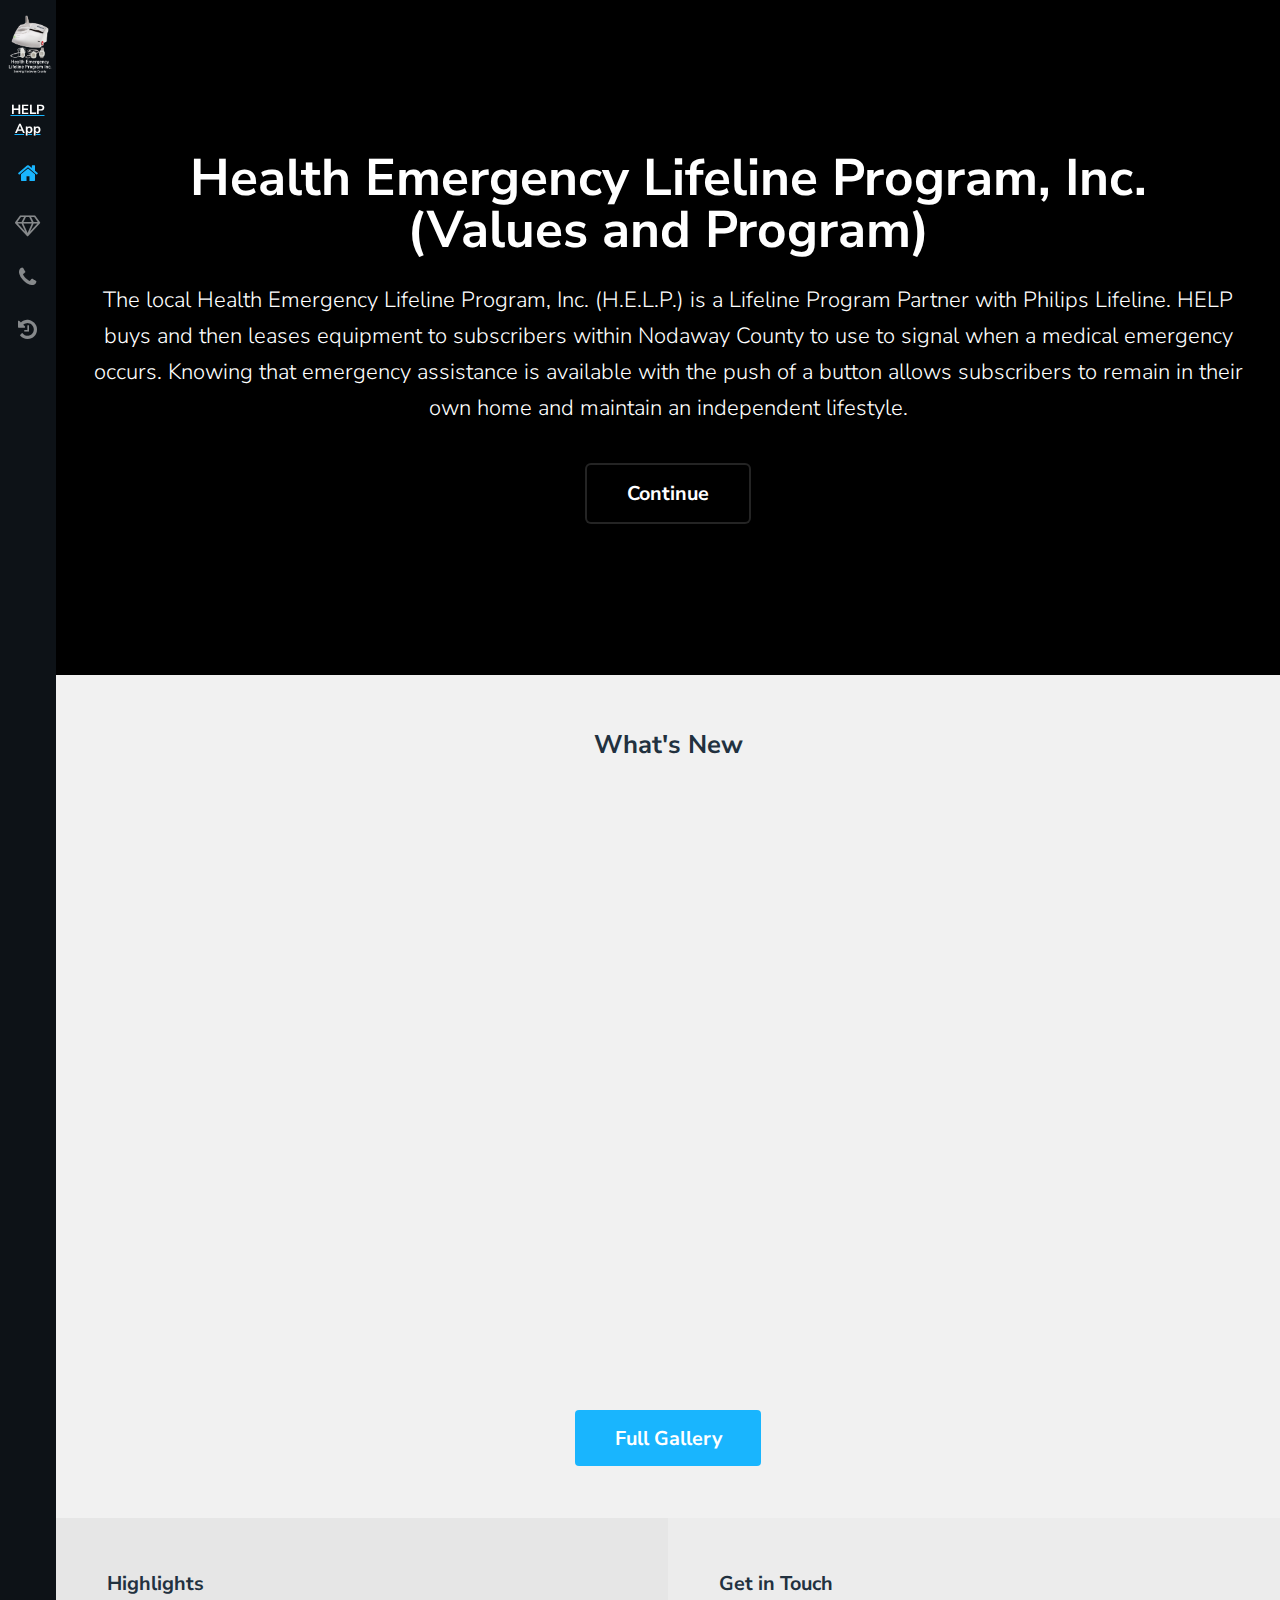
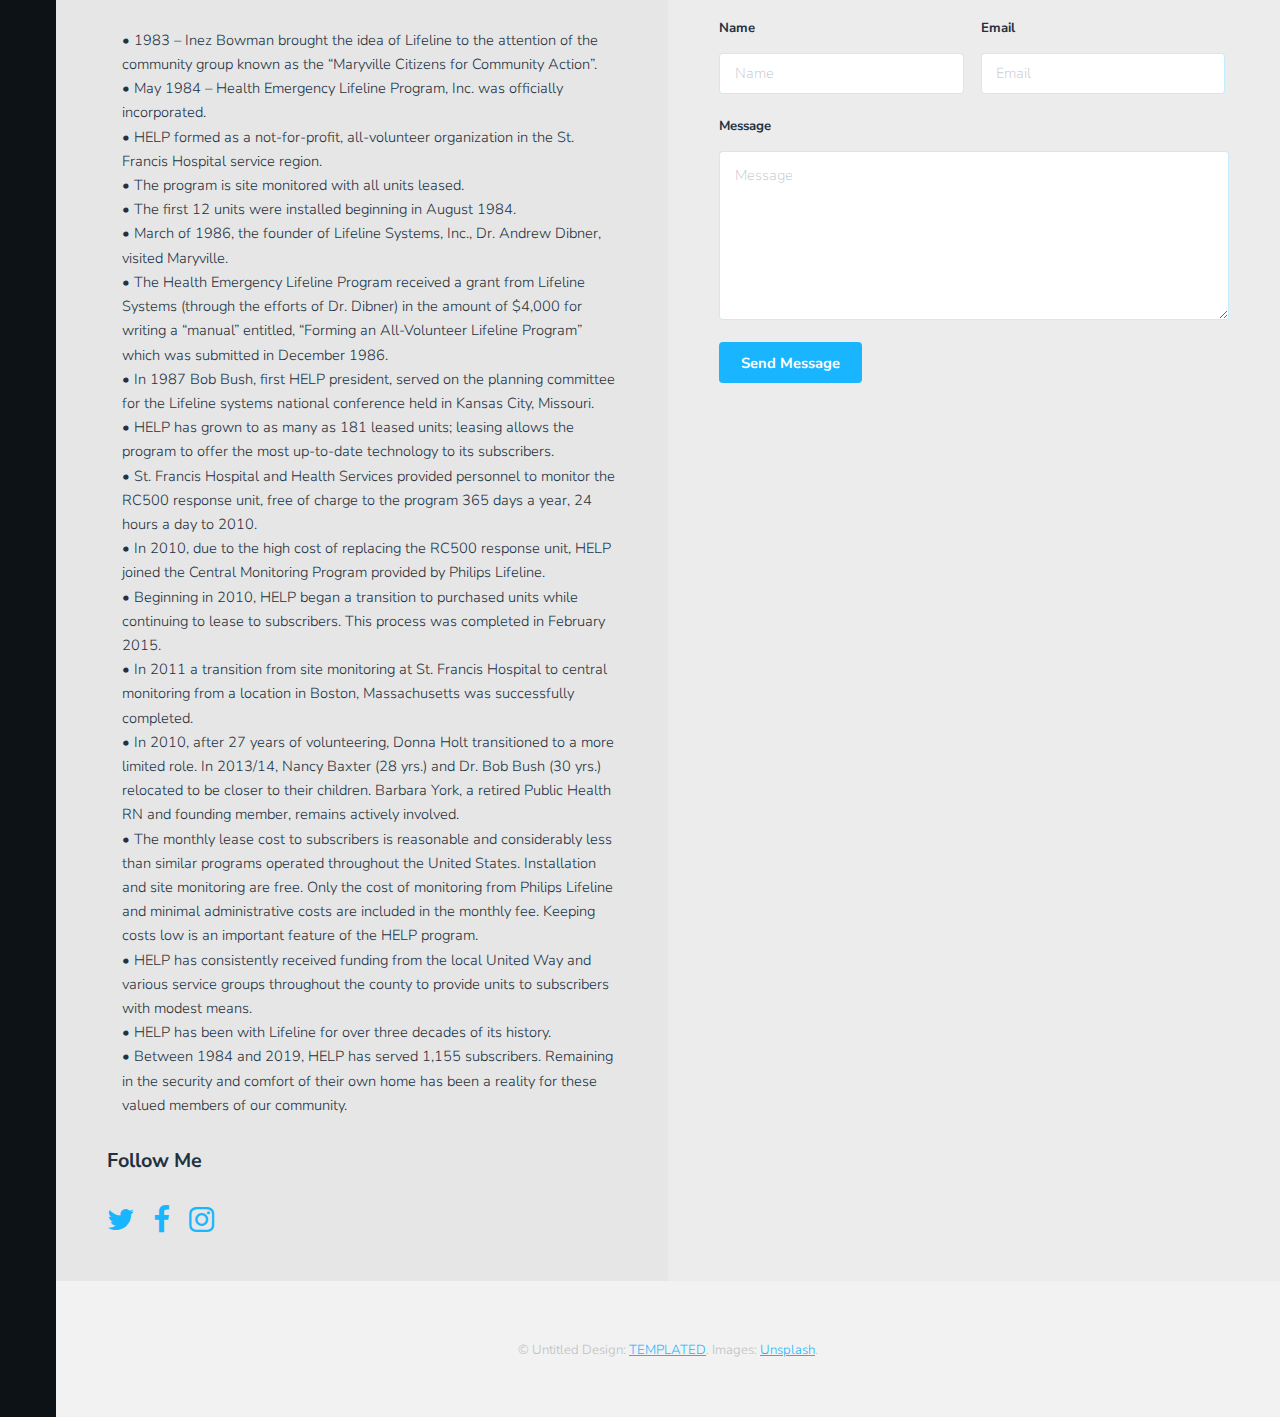
==== commit dd60940b: "modified" ====
--- a/index.html
+++ b/index.html
@@ -85,10 +85,30 @@
 						<section id="contact">
 							<!-- Social -->
 								<div class="social column">
-									<h3>About Me</h3>
-									<p>Mus sed interdum nunc dictum rutrum scelerisque erat a parturient condimentum potenti dapibus vestibulum condimentum per tristique porta. Torquent a ut consectetur a vel ullamcorper a commodo a mattis ipsum class quam sed eros vestibulum quisque a eu nulla scelerisque a elementum vestibulum.</p>
-									<p>Aliquet dolor ultricies sem rhoncus dolor ullamcorper pharetra dis condimentum ullamcorper rutrum vehicula id nisi vel aptent orci litora hendrerit penatibus erat ad sit. In a semper velit eleifend a viverra adipiscing a phasellus urna praesent parturient integer ultrices montes parturient suscipit posuere quis aenean. Parturient euismod ultricies commodo arcu elementum suspendisse id dictumst at ut vestibulum conubia quisque a himenaeos dictum proin dis purus integer mollis parturient eros scelerisque dis libero parturient magnis.</p>
-									<h3>Follow Me</h3>
+									<h3>Highlights</h3>
+									<p>
+										<ul>
+										    • 1983 – Inez Bowman brought the idea of Lifeline to the attention of the community group known as the “Maryville Citizens for Community Action”.<br>
+											• May 1984 – Health Emergency Lifeline Program, Inc. was officially incorporated.<br>
+											• HELP formed as a not-for-profit, all-volunteer organization in the St. Francis Hospital service region.<br>
+											• The program is site monitored with all units leased.<br>
+											• The first 12 units were installed beginning in August 1984.<br>
+											• March of 1986, the founder of Lifeline Systems, Inc., Dr. Andrew Dibner, visited Maryville.<br>
+											• The Health Emergency Lifeline Program received a grant from Lifeline Systems (through the efforts of Dr. Dibner) in the amount of $4,000 for writing a “manual” entitled, “Forming an All-Volunteer Lifeline Program” which was submitted in December 1986.<br>
+											• In 1987 Bob Bush, first HELP president, served on the planning committee for the Lifeline systems national conference held in Kansas City, Missouri.<br>
+											• HELP has grown to as many as 181 leased units; leasing allows the program to offer the most up-to-date technology to its subscribers.<br>
+											• St. Francis Hospital and Health Services provided personnel to monitor the RC500 response unit, free of charge to the program 365 days a year, 24 hours a day to 2010.<br>
+											• In 2010, due to the high cost of replacing the RC500 response unit, HELP joined the Central Monitoring Program provided by Philips Lifeline.<br>
+											• Beginning in 2010, HELP began a transition to purchased units while continuing to lease to subscribers. This process was completed in February 2015.<br>
+											• In 2011 a transition from site monitoring at St. Francis Hospital to central monitoring from a location in Boston, Massachusetts was successfully completed.<br>
+											• In 2010, after 27 years of volunteering, Donna Holt transitioned to a more limited role. In 2013/14, Nancy Baxter (28 yrs.) and Dr. Bob Bush (30 yrs.) relocated to be closer to their children. Barbara York, a retired Public Health RN and founding member, remains actively involved.<br>
+											• The monthly lease cost to subscribers is reasonable and considerably less than similar programs operated throughout the United States. Installation and site monitoring are free. Only the cost of monitoring from Philips Lifeline and minimal administrative costs are included in the monthly fee. Keeping costs low is an important feature of the HELP program.<br>
+											• HELP has consistently received funding from the local United Way and various service groups throughout the county to provide units to subscribers with modest means.<br>
+											• HELP has been with Lifeline for over three decades of its history.<br>
+											• Between 1984 and 2019, HELP has served 1,155 subscribers. Remaining in the security and comfort of their own home has been a reality for these valued members of our community.<br>
+										</p>
+										</ul>
+											<h3>Follow Me</h3>
 									<ul class="icons">
 										<li><a href="#" class="icon fa-twitter"><span class="label">Twitter</span></a></li>
 										<li><a href="#" class="icon fa-facebook"><span class="label">Facebook</span></a></li>
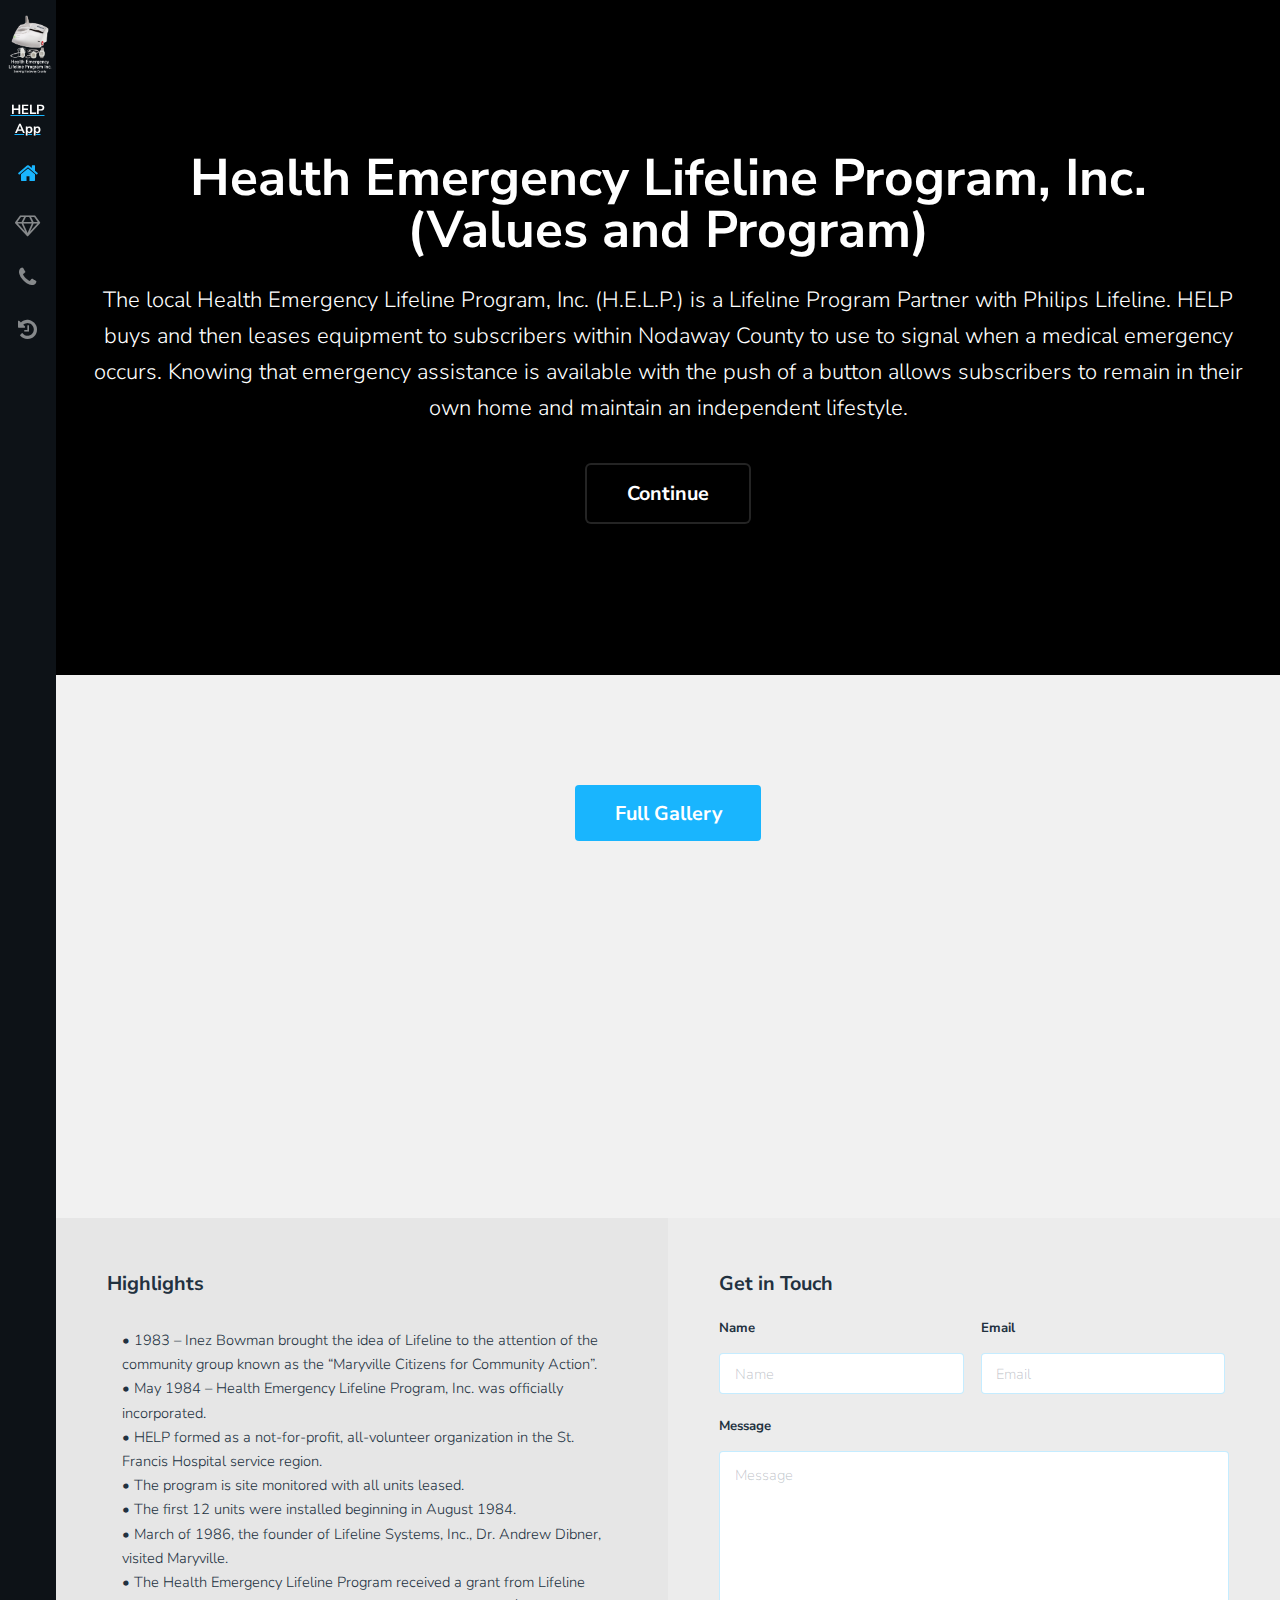
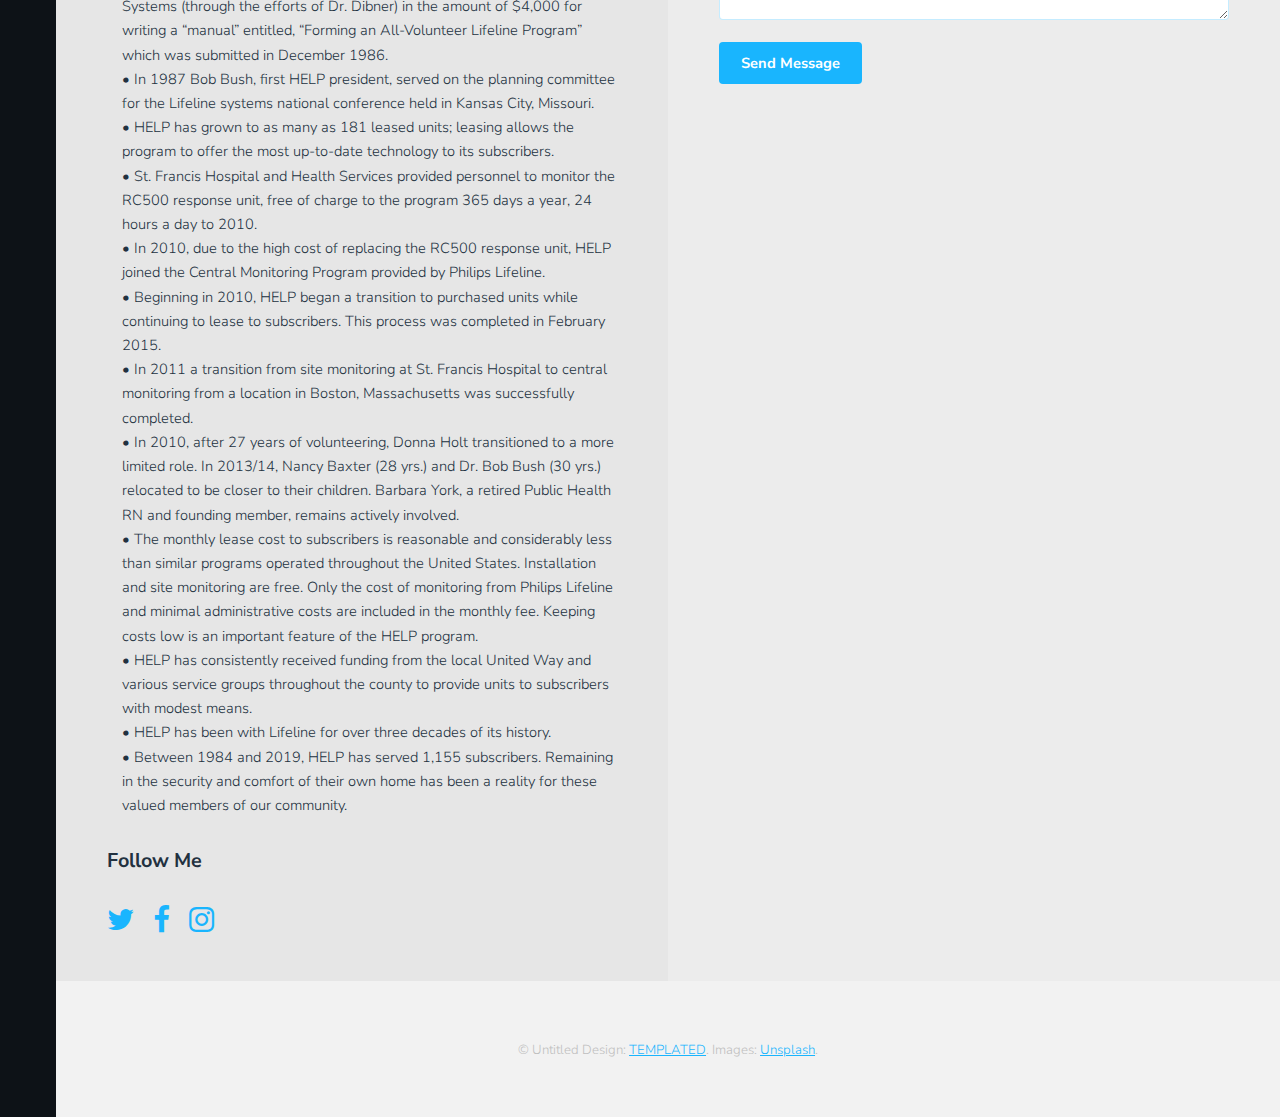
==== commit 7f3e1217: "modified" ====
--- a/index.html
+++ b/index.html
@@ -47,7 +47,7 @@
 							<!-- Photo Galleries -->
 								<div class="gallery">
 									<header class="special">
-										<h2>What's New</h2>
+										<!-- <h2>What's New</h2>
 									</header>
 									<div class="content">
 										<div class="media">
@@ -74,7 +74,7 @@
 										<div class="media">
 											<a href="images/fulls/07.jpg"><img src="images/thumbs/07.jpg" alt="" title="This right here is a caption." /></a>
 										</div>
-									</div>
+									</div> -->
 									<footer>
 										<a href="gallery.html" class="button big">Full Gallery</a>
 									</footer>
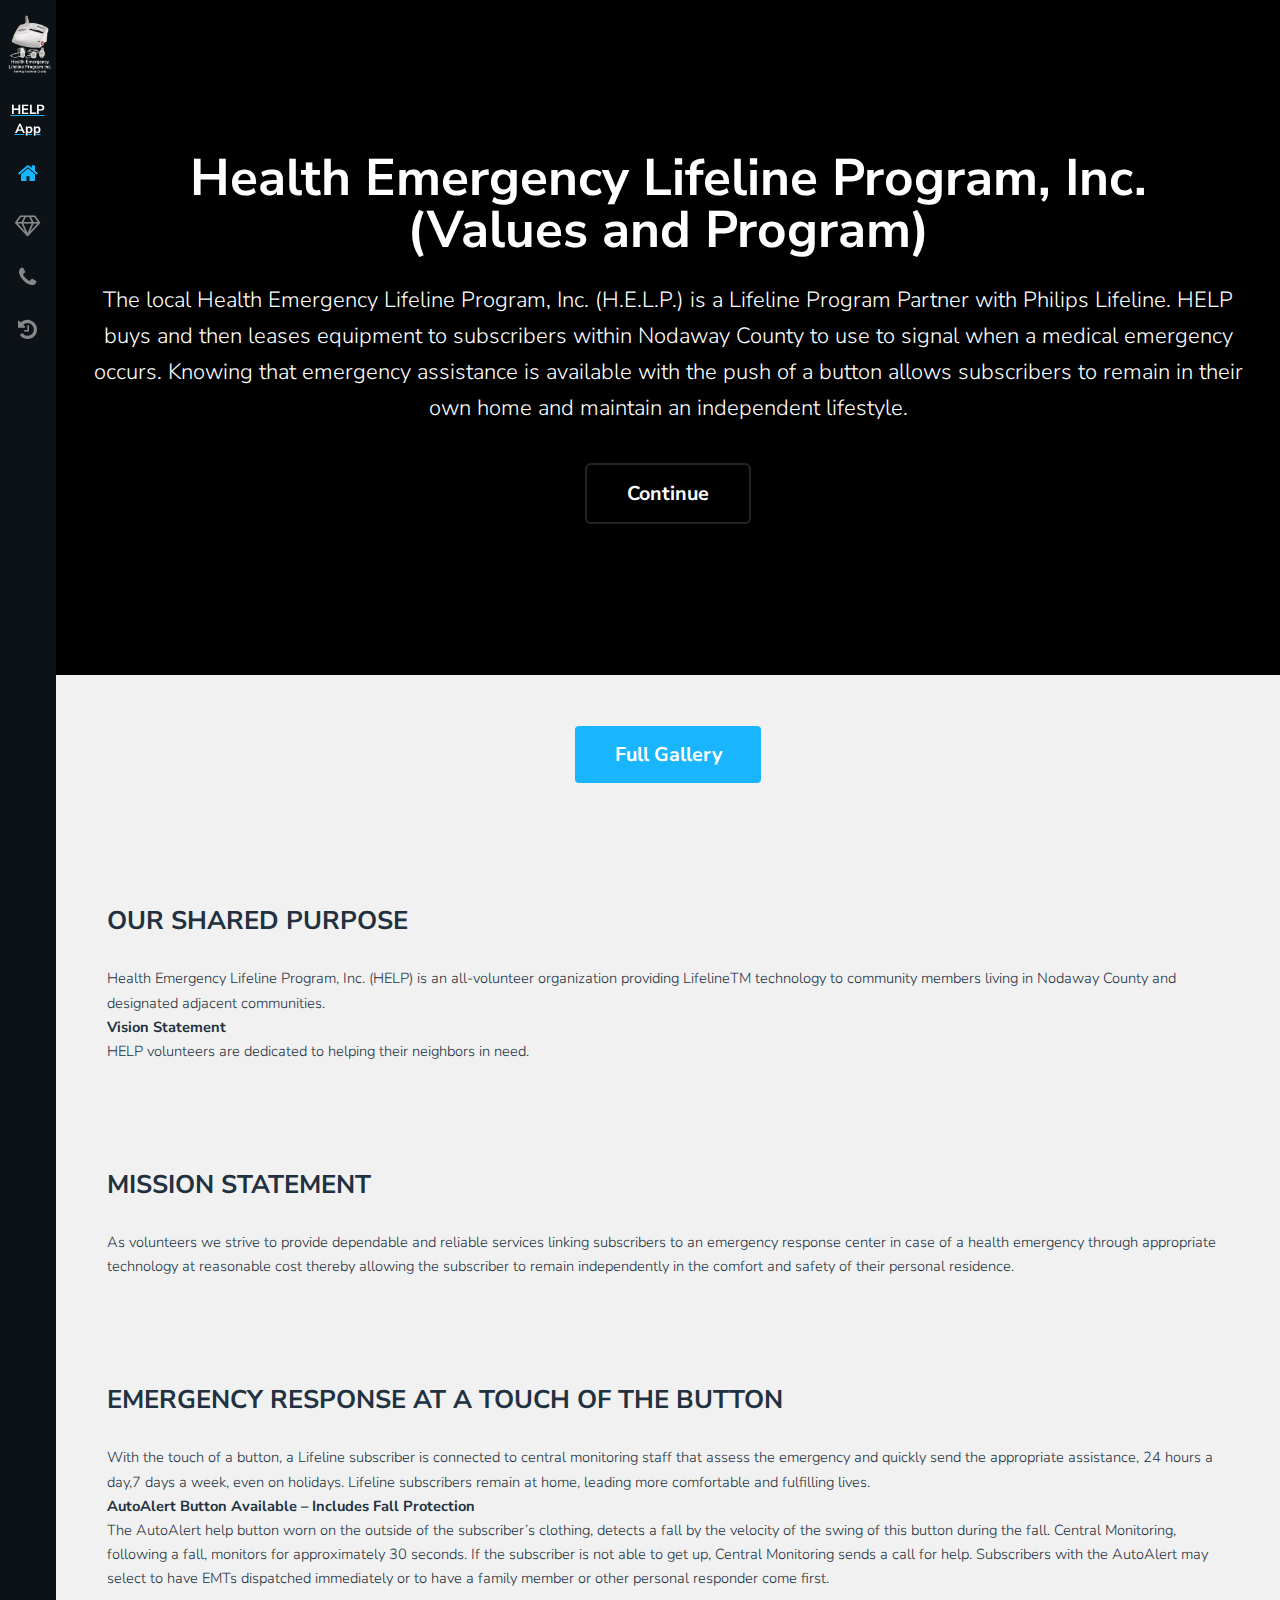
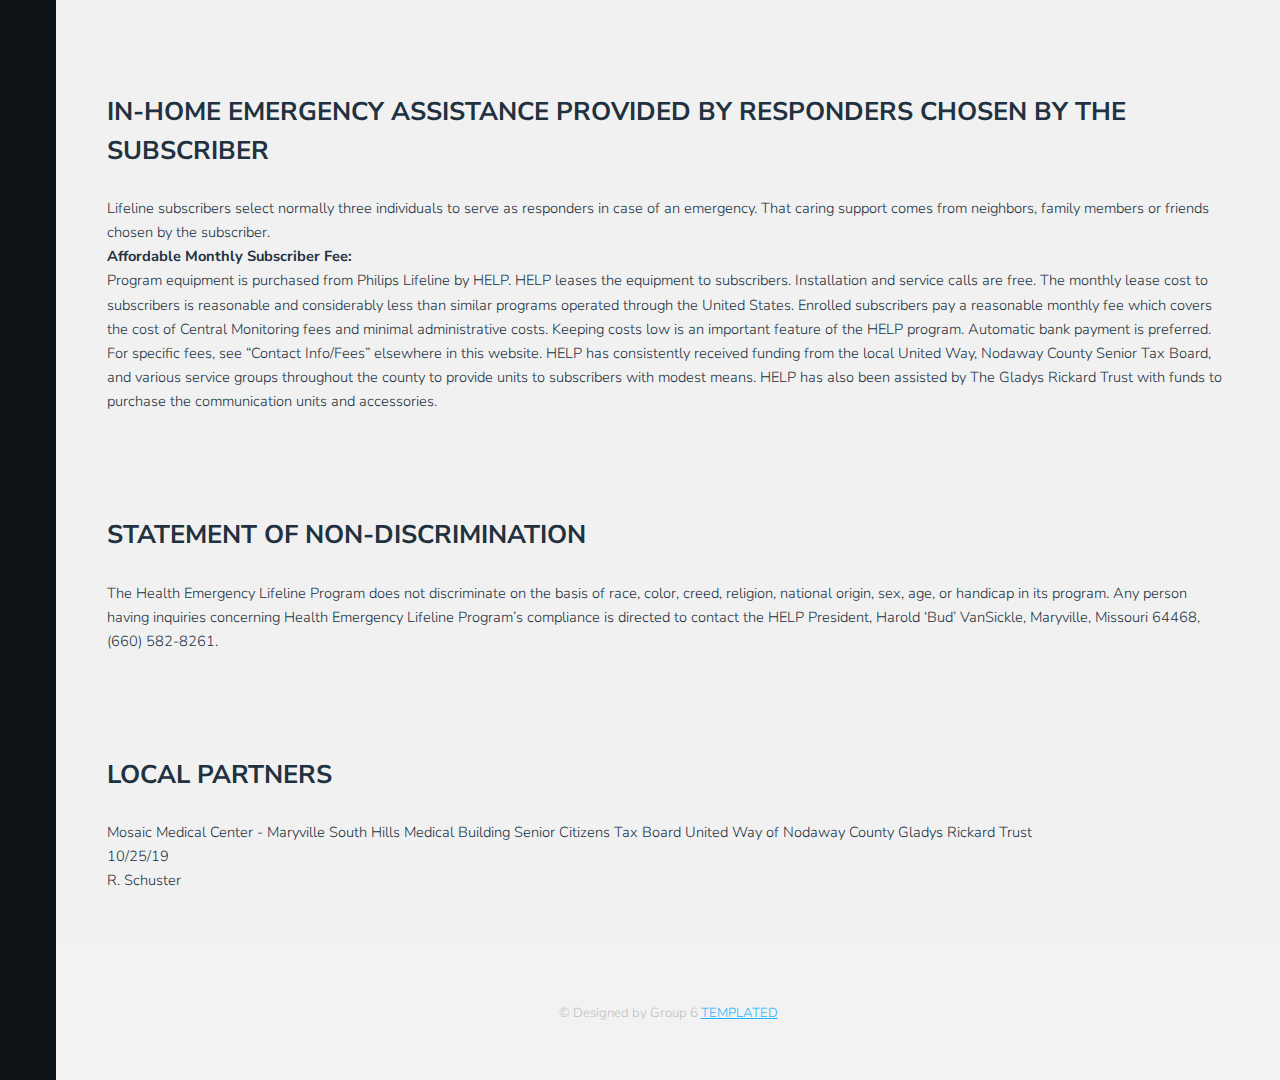
==== commit f6e11abd: "Done some major changes" ====
--- a/index.html
+++ b/index.html
@@ -75,75 +75,139 @@
 											<a href="images/fulls/07.jpg"><img src="images/thumbs/07.jpg" alt="" title="This right here is a caption." /></a>
 										</div>
 									</div> -->
-									<footer>
+									
 										<a href="gallery.html" class="button big">Full Gallery</a>
-									</footer>
+									
 								</div>
 						</section>
 
-					<!-- Contact -->
-						<section id="contact">
-							<!-- Social -->
-								<div class="social column">
-									<h3>Highlights</h3>
-									<p>
-										<ul>
-										    • 1983 – Inez Bowman brought the idea of Lifeline to the attention of the community group known as the “Maryville Citizens for Community Action”.<br>
-											• May 1984 – Health Emergency Lifeline Program, Inc. was officially incorporated.<br>
-											• HELP formed as a not-for-profit, all-volunteer organization in the St. Francis Hospital service region.<br>
-											• The program is site monitored with all units leased.<br>
-											• The first 12 units were installed beginning in August 1984.<br>
-											• March of 1986, the founder of Lifeline Systems, Inc., Dr. Andrew Dibner, visited Maryville.<br>
-											• The Health Emergency Lifeline Program received a grant from Lifeline Systems (through the efforts of Dr. Dibner) in the amount of $4,000 for writing a “manual” entitled, “Forming an All-Volunteer Lifeline Program” which was submitted in December 1986.<br>
-											• In 1987 Bob Bush, first HELP president, served on the planning committee for the Lifeline systems national conference held in Kansas City, Missouri.<br>
-											• HELP has grown to as many as 181 leased units; leasing allows the program to offer the most up-to-date technology to its subscribers.<br>
-											• St. Francis Hospital and Health Services provided personnel to monitor the RC500 response unit, free of charge to the program 365 days a year, 24 hours a day to 2010.<br>
-											• In 2010, due to the high cost of replacing the RC500 response unit, HELP joined the Central Monitoring Program provided by Philips Lifeline.<br>
-											• Beginning in 2010, HELP began a transition to purchased units while continuing to lease to subscribers. This process was completed in February 2015.<br>
-											• In 2011 a transition from site monitoring at St. Francis Hospital to central monitoring from a location in Boston, Massachusetts was successfully completed.<br>
-											• In 2010, after 27 years of volunteering, Donna Holt transitioned to a more limited role. In 2013/14, Nancy Baxter (28 yrs.) and Dr. Bob Bush (30 yrs.) relocated to be closer to their children. Barbara York, a retired Public Health RN and founding member, remains actively involved.<br>
-											• The monthly lease cost to subscribers is reasonable and considerably less than similar programs operated throughout the United States. Installation and site monitoring are free. Only the cost of monitoring from Philips Lifeline and minimal administrative costs are included in the monthly fee. Keeping costs low is an important feature of the HELP program.<br>
-											• HELP has consistently received funding from the local United Way and various service groups throughout the county to provide units to subscribers with modest means.<br>
-											• HELP has been with Lifeline for over three decades of its history.<br>
-											• Between 1984 and 2019, HELP has served 1,155 subscribers. Remaining in the security and comfort of their own home has been a reality for these valued members of our community.<br>
-										</p>
-										</ul>
-											<h3>Follow Me</h3>
-									<ul class="icons">
-										<li><a href="#" class="icon fa-twitter"><span class="label">Twitter</span></a></li>
-										<li><a href="#" class="icon fa-facebook"><span class="label">Facebook</span></a></li>
-										<li><a href="#" class="icon fa-instagram"><span class="label">Instagram</span></a></li>
-									</ul>
-								</div>
-
-							<!-- Form -->
-								<div class="column">
-									<h3>Get in Touch</h3>
-									<form action="#" method="post">
-										<div class="field half first">
-											<label for="name">Name</label>
-											<input name="name" id="name" type="text" placeholder="Name">
-										</div>
-										<div class="field half">
-											<label for="email">Email</label>
-											<input name="email" id="email" type="email" placeholder="Email">
-										</div>
-										<div class="field">
-											<label for="message">Message</label>
-											<textarea name="message" id="message" rows="6" placeholder="Message"></textarea>
-										</div>
-										<ul class="actions">
-											<li><input value="Send Message" class="button" type="submit"></li>
-										</ul>
-									</form>
-								</div>
-
-						</section>
-
+					
+
+						<article id="one" class="post invert style1 alt">
+							<div class="content">
+								<div class="inner">
+									<header>
+										<h2>OUR SHARED PURPOSE</h2>
+										
+									</header>
+									<p>
+										Health Emergency Lifeline Program, Inc. (HELP) is an all-volunteer organization providing LifelineTM technology to community members living in Nodaway County and designated adjacent communities. 
+										
+										<br><b>Vision Statement</b><br>
+										HELP volunteers are dedicated to helping their neighbors in need.
+										</p>
+									<ul class="actions">
+										
+									</ul>
+								</div>
+								
+							</div>
+							<div class="content">
+								<div class="inner">
+									<header>
+										<h2>MISSION STATEMENT</h2>
+										
+									</header>
+									<p>
+										As volunteers we strive to provide dependable and reliable services linking subscribers to an emergency response center in case of a health emergency through appropriate technology at reasonable cost thereby allowing the subscriber to remain independently in the comfort and safety of their personal residence.
+										</p>
+									<ul class="actions">
+										
+									</ul>
+								</div>
+								
+							</div>
+						</article>
+			
+					<!-- Two -->
+						<article id="two" class="post invert style2 alt">
+							
+							<div class="content">
+								<div class="inner">
+									<header>
+										<h2>EMERGENCY RESPONSE AT A TOUCH OF THE BUTTON</h2>
+										
+									</header>
+									<p>
+										With the touch of a button, a Lifeline subscriber is connected to central monitoring staff that assess the emergency and quickly send the appropriate assistance, 24 hours a day,7 days a week, even on holidays.  Lifeline subscribers remain at home, leading more comfortable and fulfilling lives.
+										
+										<br><b>AutoAlert Button Available – Includes Fall Protection</b><br>
+										The AutoAlert help button worn on the outside of the subscriber’s clothing, detects a fall by the velocity of the swing of this button during the fall.  Central Monitoring, following a fall, monitors for approximately 30 seconds.  If the subscriber is not able to get up, Central Monitoring sends a call for help.  Subscribers with the AutoAlert may select to have EMTs dispatched immediately or to have a family member or other personal responder come first.
+										</p>
+									<ul class="actions">
+										
+									</ul>
+								</div>
+								
+							</div>
+							<div class="content">
+								<div class="inner">
+									<header>
+										<h2>IN-HOME EMERGENCY ASSISTANCE PROVIDED BY RESPONDERS CHOSEN BY THE SUBSCRIBER</h2>
+										
+									</header>
+									<p>
+										Lifeline subscribers select normally three individuals to serve as responders in case of an emergency.  That caring support comes from neighbors, family members or friends chosen by the subscriber.
+										
+										<br><b>Affordable Monthly Subscriber Fee:</b><br>
+										Program equipment is purchased from Philips Lifeline by HELP.  HELP leases the equipment to subscribers.  Installation and service calls are free.  The monthly lease cost to subscribers is reasonable and considerably less than similar programs operated through the United States.  Enrolled subscribers pay a reasonable monthly fee which covers the cost of Central Monitoring fees and minimal administrative costs.  Keeping costs low is an important feature of the HELP program.  Automatic bank payment is preferred.  For specific fees, see “Contact Info/Fees” elsewhere in this website.
+										HELP has consistently received funding from the local United Way, Nodaway County Senior Tax Board, and various service groups throughout the county to provide units to subscribers with modest means.  HELP has also been assisted by The Gladys Rickard Trust with funds to purchase the communication units and accessories.
+										</p>
+									<ul class="actions">
+										
+									</ul>
+								</div>
+								
+							</div>
+						</article>
+			
+					<!-- Three -->
+						<article id="three" class="post invert style3 alt">
+							
+							<div class="content">
+								<div class="inner">
+									<header>
+										<h2>STATEMENT OF NON-DISCRIMINATION</h2>
+										
+									</header>
+									<p>
+										The Health Emergency Lifeline Program does not discriminate on the basis of race, color, creed, religion, national origin, sex, age, or handicap in its program.  Any person having inquiries concerning Health Emergency Lifeline Program’s compliance is directed to contact the HELP President, Harold ‘Bud’ VanSickle, Maryville, Missouri 64468, (660) 582-8261.
+										
+										
+										</p>
+									<ul class="actions">
+										
+									</ul>
+								</div>
+								
+							</div>
+							<div class="content">
+								<div class="inner">
+									<header>
+										<h2>LOCAL PARTNERS</h2>
+										
+									</header>
+									<p>
+										Mosaic Medical Center - Maryville
+										South Hills Medical Building
+										Senior Citizens Tax Board
+										United Way of Nodaway County
+										Gladys Rickard Trust
+										<br>
+										10/25/19<br>
+										R. Schuster
+										</p>
+									<ul class="actions">
+										
+									</ul>
+								</div>
+								
+							</div>
+						</article>
 					<!-- Footer -->
 						<footer id="footer">
 							<div class="copyright">
-								&copy; Untitled Design: <a href="https://templated.co/">TEMPLATED</a>. Images: <a href="https://unsplash.com/">Unsplash</a>.
+								&copy; Designed by Group 6 <a href="https://templated.co/">TEMPLATED</a>
 							</div>
 						</footer>
 				</section>
--- a/assets/css/main.css
+++ b/assets/css/main.css
@@ -750,7 +750,7 @@
 		padding: 3.5em;
 		position: relative;
 		overflow: hidden;
-		min-height: 37em;
+		min-height: 12em;
 	}
 
 		@media screen and (max-width: 980px) {
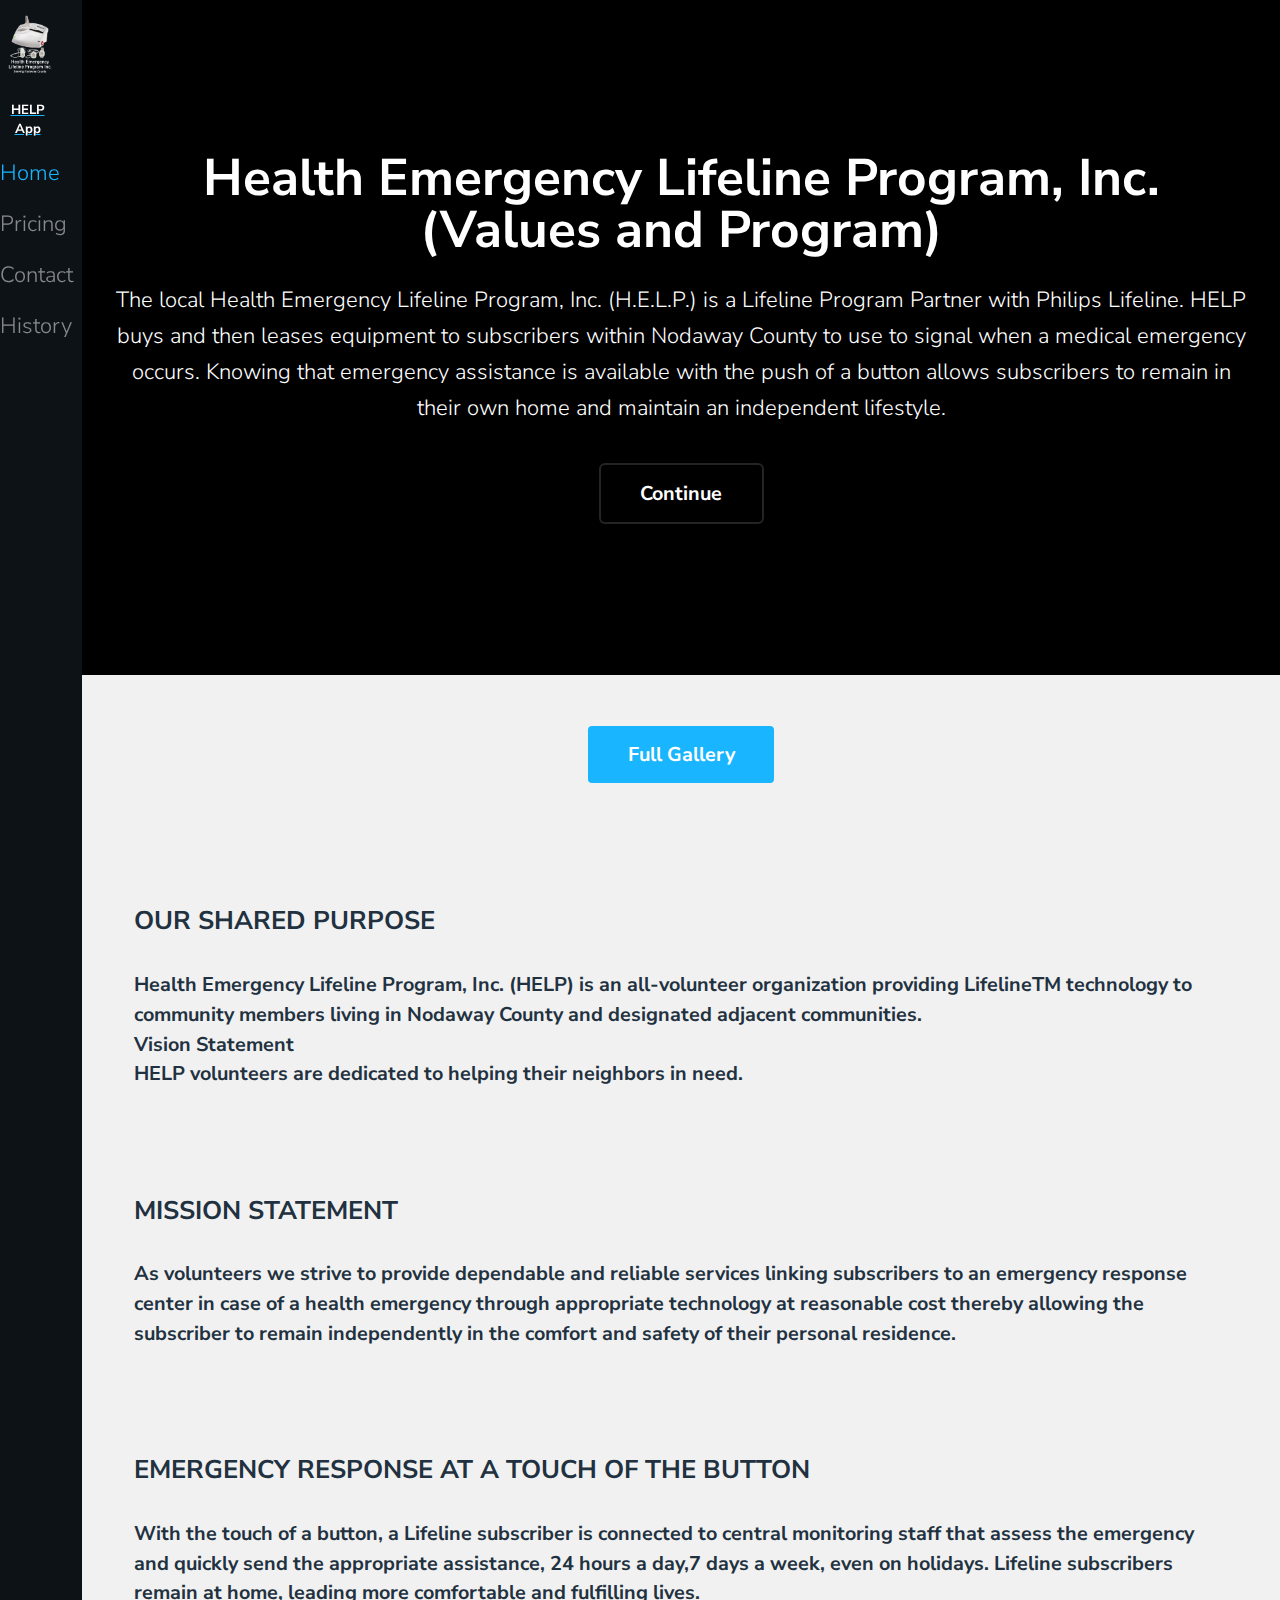
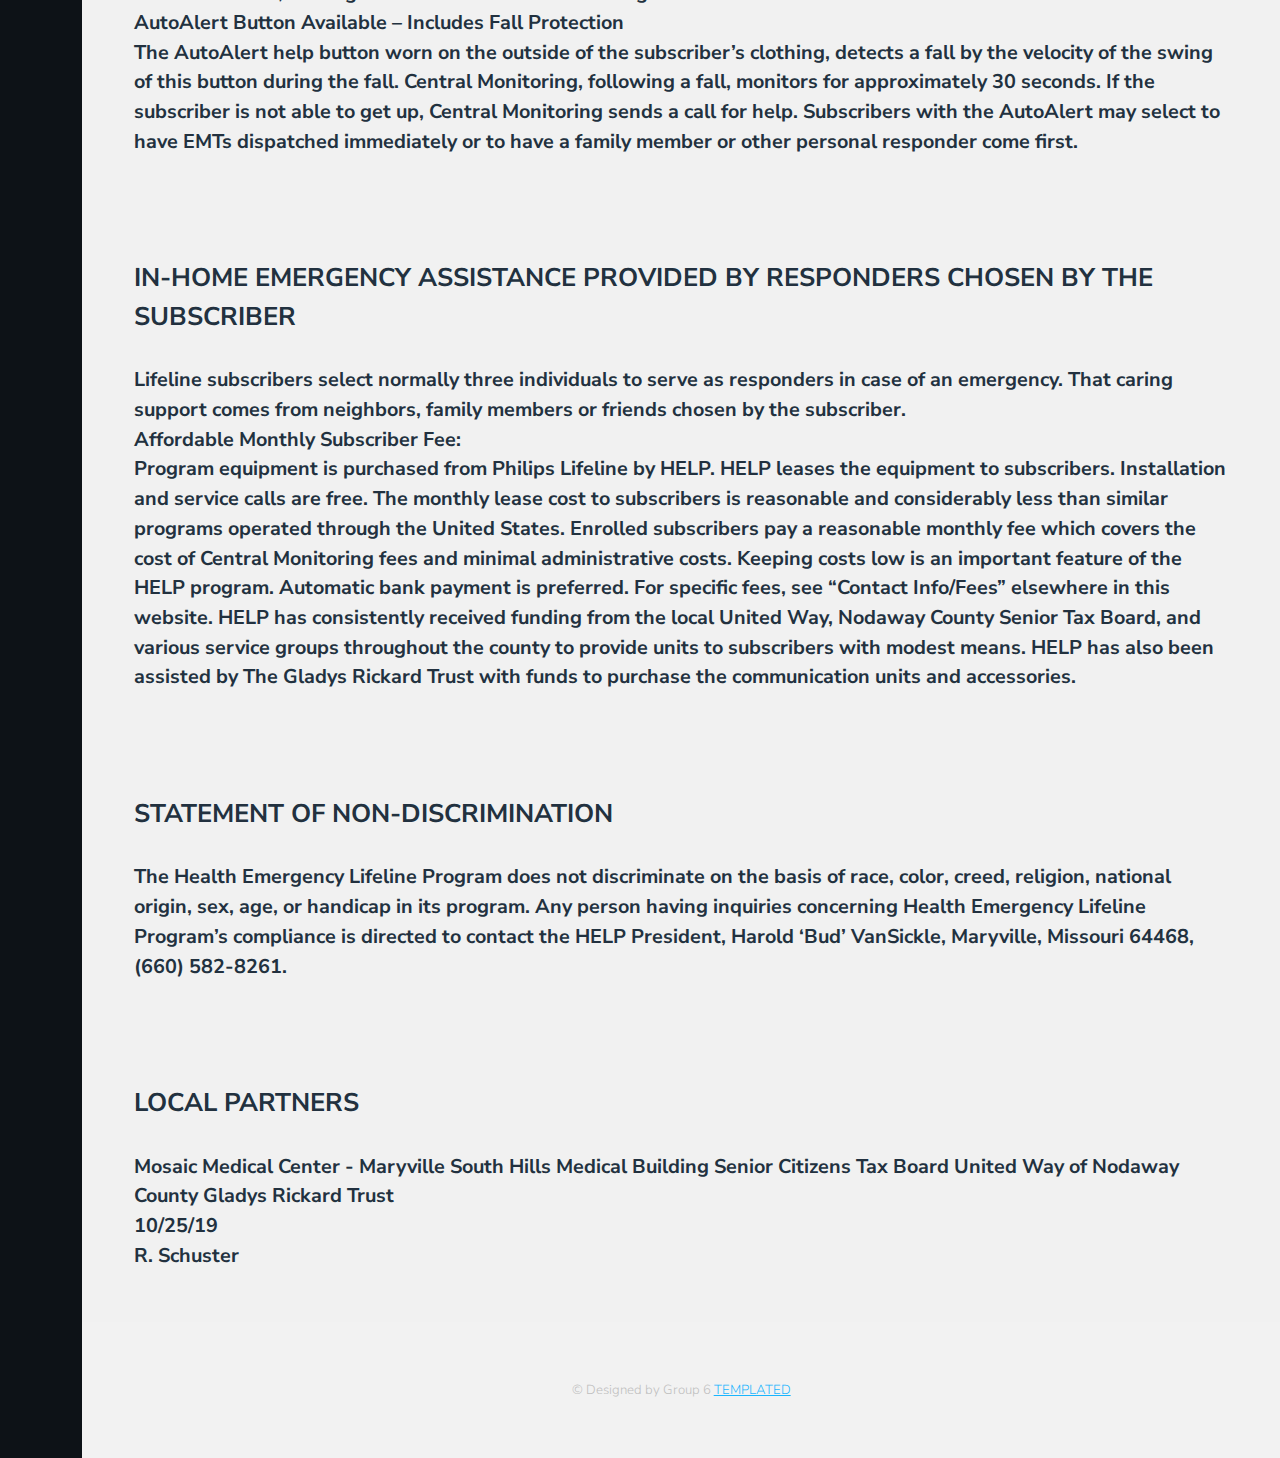
==== commit cdd41699: "Rectified mistakes pointed out in class" ====
--- a/index.html
+++ b/index.html
@@ -15,16 +15,16 @@
 		<div class="page-wrap">
 
 			<!-- Nav -->
-				<nav id="nav">
-					<ul>
-						<li><a href="index.html"><img src="logo.png" style="width:60px;height: 60px;"></li>
+			<nav id="nav">
+				<ul>
+					<li><a href="index.html"><img src="logo.png" style="width:60px;height: 60px;"></li>
 						<li><h5><span style="color: white;">HELP App</span></h5></li>
-						<li><a href="index.html" class="active"><span class="icon fa-home"></span></a></li>
-						<li><a href="pricing.html"><span class="icon fa-diamond"></span></a></li>
-						<li><a href="contact.html"><span class="icon fa-phone"></span></a></li>
-						<li><a href="history.html"><span class="icon fa-history"></span></a></li>
-					</ul>
-				</nav>
+						<li><a href="index.html" class="active">Home</a></li>
+						<li><a href="pricing.html" >Pricing</a></li>
+						<li><a href="contact.html">Contact</a></li>
+						<li><a href="history.html">History</a></li>
+				</ul>
+			</nav>
 
 			<!-- Main -->
 				<section id="main">
@@ -90,12 +90,12 @@
 										<h2>OUR SHARED PURPOSE</h2>
 										
 									</header>
-									<p>
+									<p><h3>
 										Health Emergency Lifeline Program, Inc. (HELP) is an all-volunteer organization providing LifelineTM technology to community members living in Nodaway County and designated adjacent communities. 
 										
 										<br><b>Vision Statement</b><br>
 										HELP volunteers are dedicated to helping their neighbors in need.
-										</p>
+									</h3></p>
 									<ul class="actions">
 										
 									</ul>
@@ -109,8 +109,8 @@
 										
 									</header>
 									<p>
-										As volunteers we strive to provide dependable and reliable services linking subscribers to an emergency response center in case of a health emergency through appropriate technology at reasonable cost thereby allowing the subscriber to remain independently in the comfort and safety of their personal residence.
-										</p>
+										<h3>As volunteers we strive to provide dependable and reliable services linking subscribers to an emergency response center in case of a health emergency through appropriate technology at reasonable cost thereby allowing the subscriber to remain independently in the comfort and safety of their personal residence.
+										</h3></p>
 									<ul class="actions">
 										
 									</ul>
@@ -128,12 +128,12 @@
 										<h2>EMERGENCY RESPONSE AT A TOUCH OF THE BUTTON</h2>
 										
 									</header>
-									<p>
+									<p><h3>
 										With the touch of a button, a Lifeline subscriber is connected to central monitoring staff that assess the emergency and quickly send the appropriate assistance, 24 hours a day,7 days a week, even on holidays.  Lifeline subscribers remain at home, leading more comfortable and fulfilling lives.
 										
 										<br><b>AutoAlert Button Available – Includes Fall Protection</b><br>
 										The AutoAlert help button worn on the outside of the subscriber’s clothing, detects a fall by the velocity of the swing of this button during the fall.  Central Monitoring, following a fall, monitors for approximately 30 seconds.  If the subscriber is not able to get up, Central Monitoring sends a call for help.  Subscribers with the AutoAlert may select to have EMTs dispatched immediately or to have a family member or other personal responder come first.
-										</p>
+									</h3></p>
 									<ul class="actions">
 										
 									</ul>
@@ -146,13 +146,13 @@
 										<h2>IN-HOME EMERGENCY ASSISTANCE PROVIDED BY RESPONDERS CHOSEN BY THE SUBSCRIBER</h2>
 										
 									</header>
-									<p>
+									<p><h3>
 										Lifeline subscribers select normally three individuals to serve as responders in case of an emergency.  That caring support comes from neighbors, family members or friends chosen by the subscriber.
 										
 										<br><b>Affordable Monthly Subscriber Fee:</b><br>
 										Program equipment is purchased from Philips Lifeline by HELP.  HELP leases the equipment to subscribers.  Installation and service calls are free.  The monthly lease cost to subscribers is reasonable and considerably less than similar programs operated through the United States.  Enrolled subscribers pay a reasonable monthly fee which covers the cost of Central Monitoring fees and minimal administrative costs.  Keeping costs low is an important feature of the HELP program.  Automatic bank payment is preferred.  For specific fees, see “Contact Info/Fees” elsewhere in this website.
 										HELP has consistently received funding from the local United Way, Nodaway County Senior Tax Board, and various service groups throughout the county to provide units to subscribers with modest means.  HELP has also been assisted by The Gladys Rickard Trust with funds to purchase the communication units and accessories.
-										</p>
+									</h3></p>
 									<ul class="actions">
 										
 									</ul>
@@ -170,11 +170,11 @@
 										<h2>STATEMENT OF NON-DISCRIMINATION</h2>
 										
 									</header>
-									<p>
+									<p><h3>
 										The Health Emergency Lifeline Program does not discriminate on the basis of race, color, creed, religion, national origin, sex, age, or handicap in its program.  Any person having inquiries concerning Health Emergency Lifeline Program’s compliance is directed to contact the HELP President, Harold ‘Bud’ VanSickle, Maryville, Missouri 64468, (660) 582-8261.
 										
 										
-										</p>
+									</h3></p>
 									<ul class="actions">
 										
 									</ul>
@@ -187,7 +187,7 @@
 										<h2>LOCAL PARTNERS</h2>
 										
 									</header>
-									<p>
+									<p><h3>
 										Mosaic Medical Center - Maryville
 										South Hills Medical Building
 										Senior Citizens Tax Board
@@ -196,7 +196,7 @@
 										<br>
 										10/25/19<br>
 										R. Schuster
-										</p>
+									</h3></p>
 									<ul class="actions">
 										
 									</ul>
--- a/assets/css/main.css
+++ b/assets/css/main.css
@@ -1397,7 +1397,7 @@
 		background: #0d1217;
 		z-index: 10002;
 		position: relative;
-		width: 4em;
+		width: 6em;
 	}
 
 		#nav ul {
